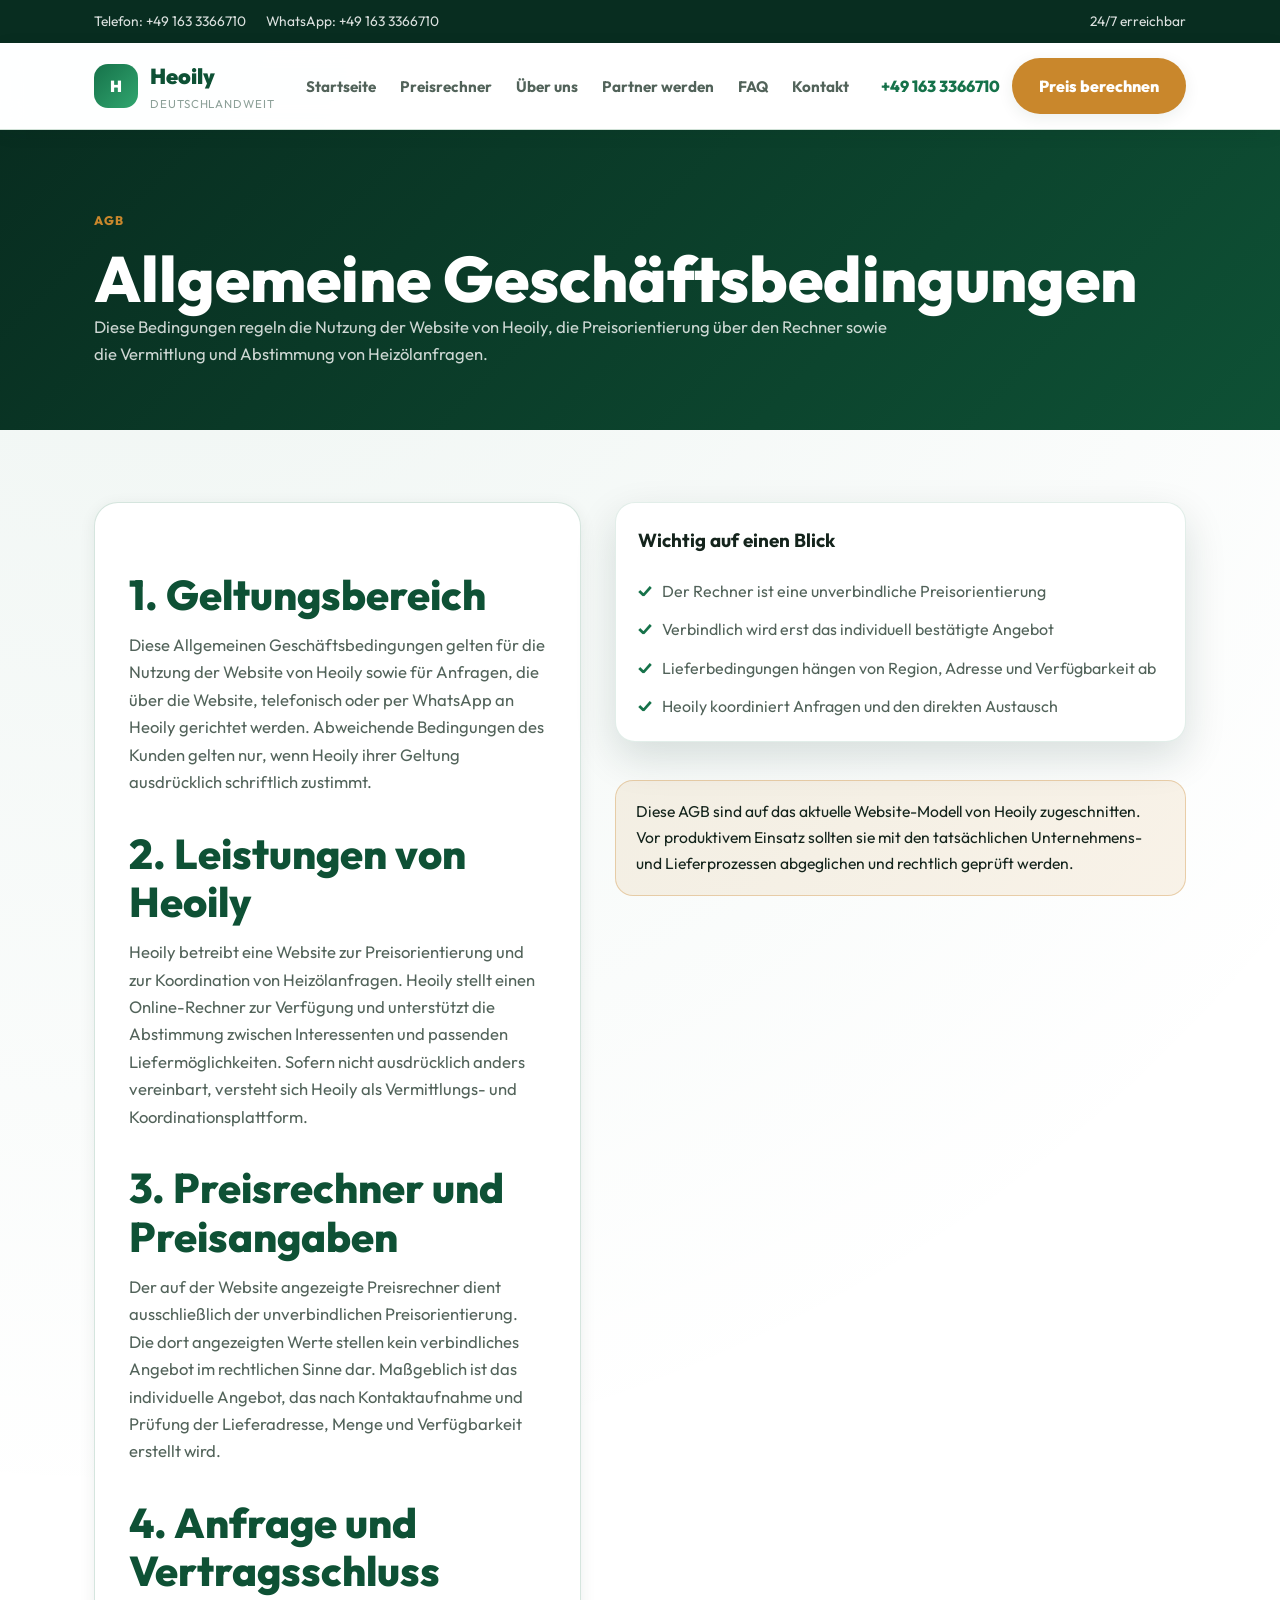
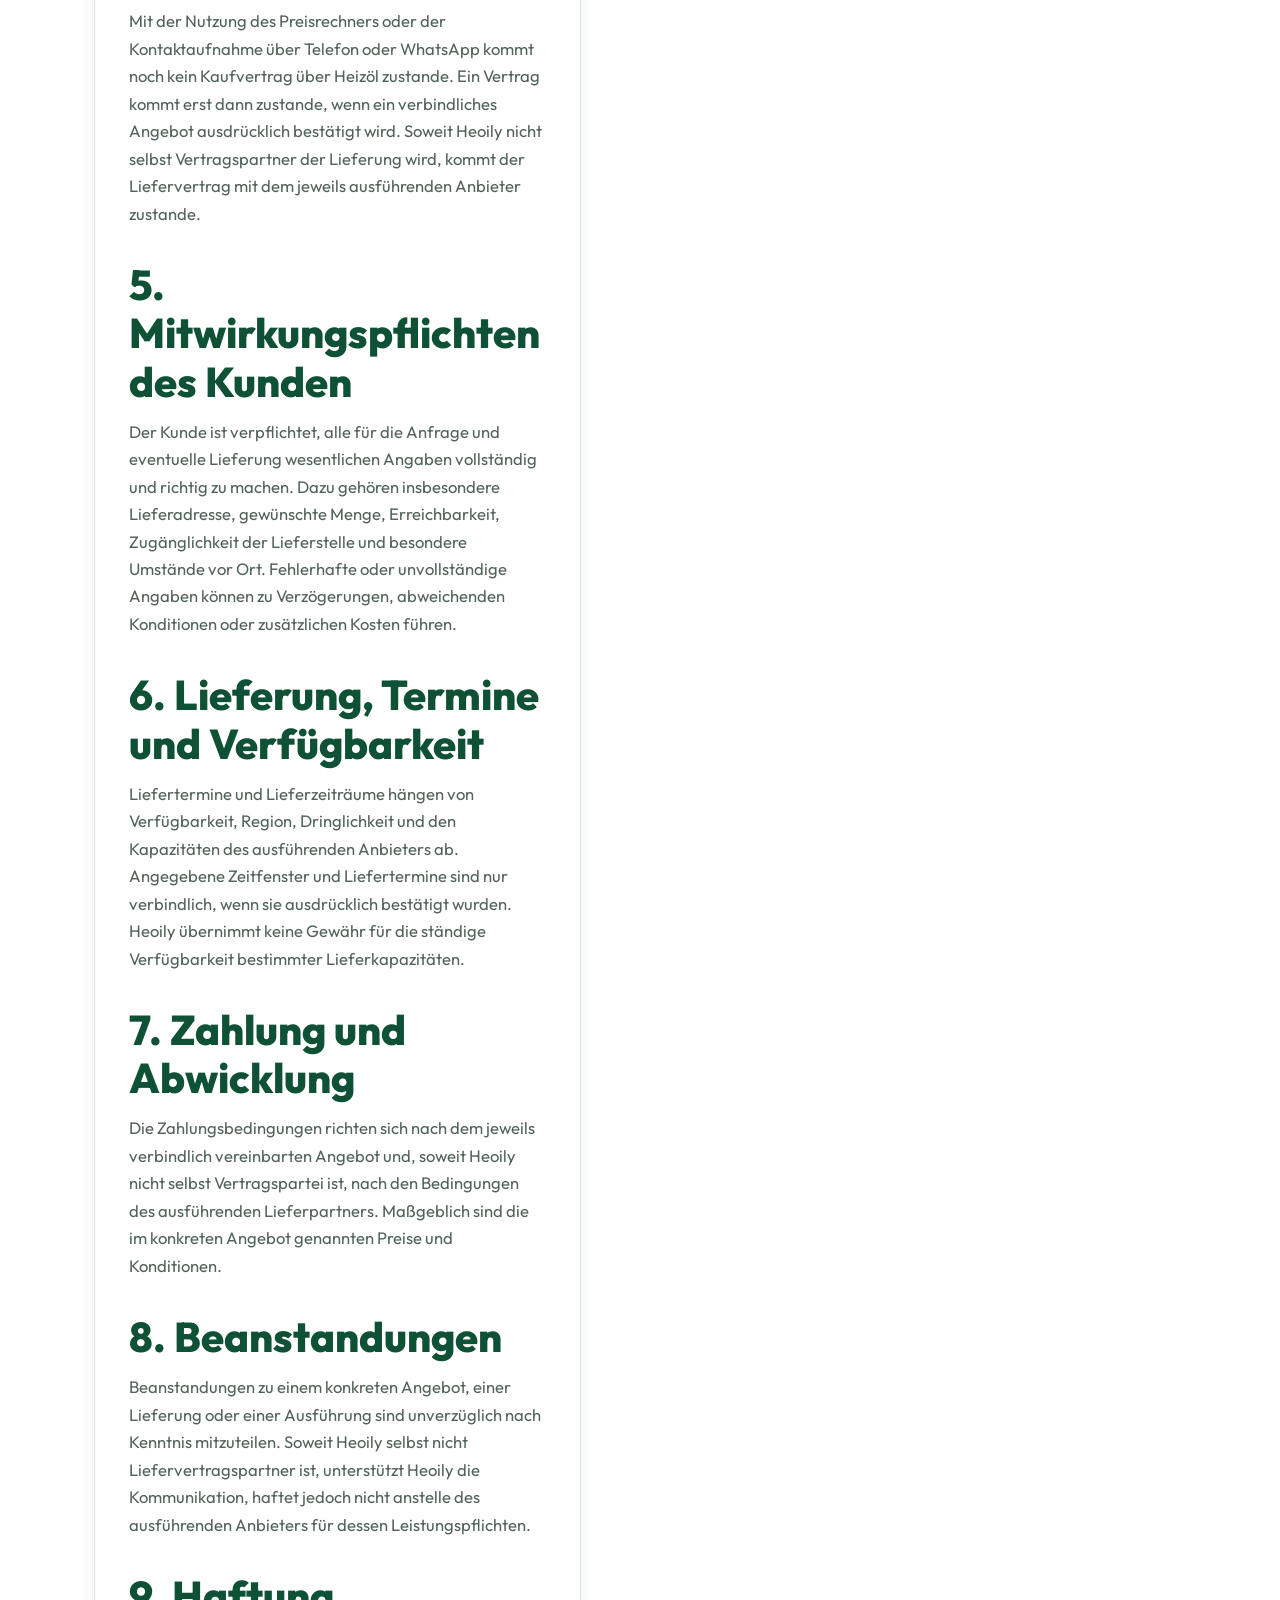
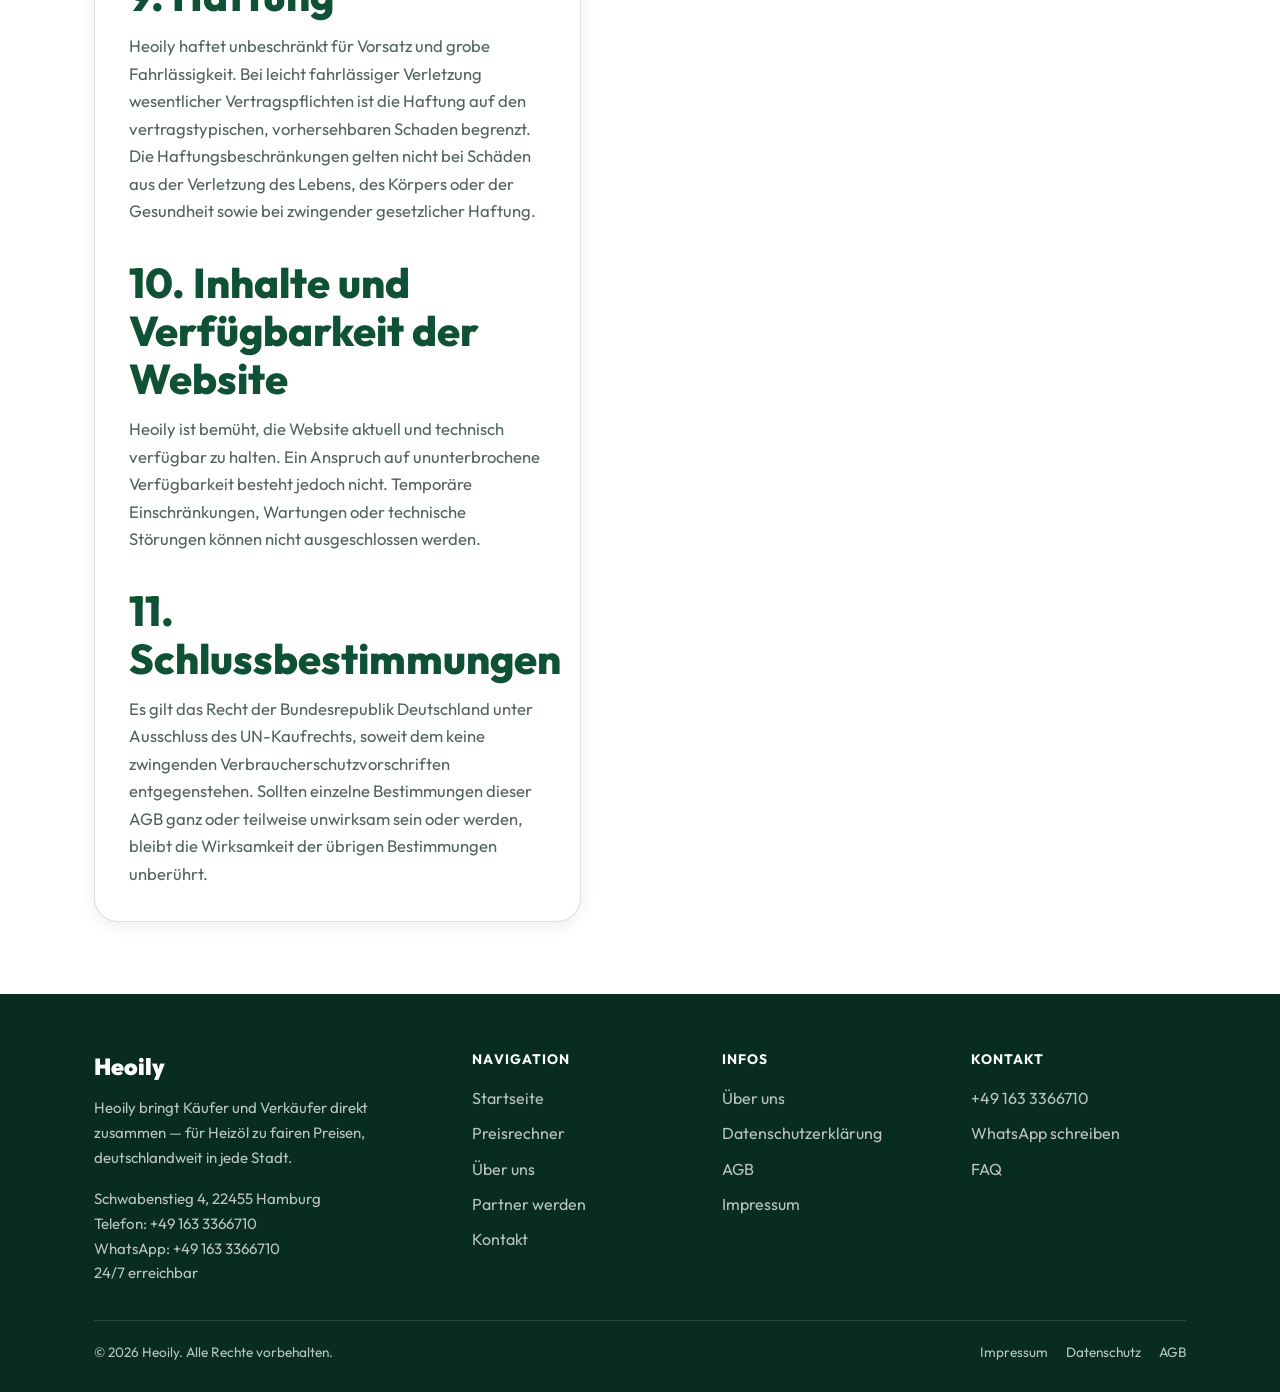
==== agb.html @ 0a3b3b12 "Update Heoily site pages and contact details" ====
<!DOCTYPE html>
<html lang="de">
<head>
  <meta charset="UTF-8">
  <meta name="viewport" content="width=device-width, initial-scale=1.0">
  <title>AGB — Heoily</title>
  <meta name="description" content="Allgemeine Geschäftsbedingungen von Heoily für die Nutzung der Website, des Preisrechners und die Vermittlung von Heizölanfragen.">
  <link rel="preconnect" href="https://fonts.googleapis.com">
  <link rel="preconnect" href="https://fonts.gstatic.com" crossorigin>
  <link href="https://fonts.googleapis.com/css2?family=Outfit:wght@400;500;600;700;800;900&family=Source+Serif+4:ital,wght@0,400;0,600;1,400&display=swap" rel="stylesheet">
  <link rel="stylesheet" href="assets/style.css">
</head>
<body>
  <div class="topbar">
    <div class="container">
      <div class="topbar-inner">
        <div class="topbar-items">
          <a href="tel:+491633366710">Telefon: +49 163 3366710</a>
          <a href="https://wa.me/491633366710" target="_blank" rel="noopener">WhatsApp: +49 163 3366710</a>
        </div>
        <div class="topbar-items">
          <span>24/7 erreichbar</span>
        </div>
      </div>
    </div>
  </div>

  <nav class="navbar">
    <div class="navbar-inner">
      <a href="index.html" class="logo">
        <div class="logo-icon">H</div>
        <div>
          <div class="logo-text-main">Heoily</div>
          <div class="logo-text-sub">Deutschlandweit</div>
        </div>
      </a>
      <ul class="nav-links">
        <li><a href="index.html">Startseite</a></li>
        <li><a href="index.html#rechner">Preisrechner</a></li>
        <li><a href="ueber-uns.html">Über uns</a></li>
        <li><a href="index.html#lieferant-werden">Partner werden</a></li>
        <li><a href="index.html#faq">FAQ</a></li>
        <li><a href="index.html#kontakt">Kontakt</a></li>
      </ul>
      <div class="nav-cta">
        <a class="nav-tel" href="tel:+491633366710">+49 163 3366710</a>
        <a href="index.html#rechner" class="btn btn-primary">Preis berechnen</a>
      </div>
      <button class="hamburger" onclick="toggleMenu()" aria-label="Menü öffnen">☰</button>
    </div>
    <div class="mobile-menu" id="mobile-menu">
      <ul>
        <li><a href="index.html">Startseite</a></li>
        <li><a href="index.html#rechner">Preisrechner</a></li>
        <li><a href="ueber-uns.html">Über uns</a></li>
        <li><a href="index.html#lieferant-werden">Partner werden</a></li>
        <li><a href="index.html#faq">FAQ</a></li>
        <li><a href="index.html#kontakt">Kontakt</a></li>
      </ul>
    </div>
  </nav>

  <section class="page-hero">
    <div class="container">
      <div class="section-label">AGB</div>
      <h1>Allgemeine Geschäftsbedingungen</h1>
      <p>Diese Bedingungen regeln die Nutzung der Website von Heoily, die Preisorientierung über den Rechner sowie die Vermittlung und Abstimmung von Heizölanfragen.</p>
    </div>
  </section>

  <section class="page-content">
    <div class="container">
      <div class="page-grid">
        <div class="page-copy text-page">
          <h2>1. Geltungsbereich</h2>
          <p>Diese Allgemeinen Geschäftsbedingungen gelten für die Nutzung der Website von Heoily sowie für Anfragen, die über die Website, telefonisch oder per WhatsApp an Heoily gerichtet werden. Abweichende Bedingungen des Kunden gelten nur, wenn Heoily ihrer Geltung ausdrücklich schriftlich zustimmt.</p>

          <h2>2. Leistungen von Heoily</h2>
          <p>Heoily betreibt eine Website zur Preisorientierung und zur Koordination von Heizölanfragen. Heoily stellt einen Online-Rechner zur Verfügung und unterstützt die Abstimmung zwischen Interessenten und passenden Liefermöglichkeiten. Sofern nicht ausdrücklich anders vereinbart, versteht sich Heoily als Vermittlungs- und Koordinationsplattform.</p>

          <h2>3. Preisrechner und Preisangaben</h2>
          <p>Der auf der Website angezeigte Preisrechner dient ausschließlich der unverbindlichen Preisorientierung. Die dort angezeigten Werte stellen kein verbindliches Angebot im rechtlichen Sinne dar. Maßgeblich ist das individuelle Angebot, das nach Kontaktaufnahme und Prüfung der Lieferadresse, Menge und Verfügbarkeit erstellt wird.</p>

          <h2>4. Anfrage und Vertragsschluss</h2>
          <p>Mit der Nutzung des Preisrechners oder der Kontaktaufnahme über Telefon oder WhatsApp kommt noch kein Kaufvertrag über Heizöl zustande. Ein Vertrag kommt erst dann zustande, wenn ein verbindliches Angebot ausdrücklich bestätigt wird. Soweit Heoily nicht selbst Vertragspartner der Lieferung wird, kommt der Liefervertrag mit dem jeweils ausführenden Anbieter zustande.</p>

          <h2>5. Mitwirkungspflichten des Kunden</h2>
          <p>Der Kunde ist verpflichtet, alle für die Anfrage und eventuelle Lieferung wesentlichen Angaben vollständig und richtig zu machen. Dazu gehören insbesondere Lieferadresse, gewünschte Menge, Erreichbarkeit, Zugänglichkeit der Lieferstelle und besondere Umstände vor Ort. Fehlerhafte oder unvollständige Angaben können zu Verzögerungen, abweichenden Konditionen oder zusätzlichen Kosten führen.</p>

          <h2>6. Lieferung, Termine und Verfügbarkeit</h2>
          <p>Liefertermine und Lieferzeiträume hängen von Verfügbarkeit, Region, Dringlichkeit und den Kapazitäten des ausführenden Anbieters ab. Angegebene Zeitfenster und Liefertermine sind nur verbindlich, wenn sie ausdrücklich bestätigt wurden. Heoily übernimmt keine Gewähr für die ständige Verfügbarkeit bestimmter Lieferkapazitäten.</p>

          <h2>7. Zahlung und Abwicklung</h2>
          <p>Die Zahlungsbedingungen richten sich nach dem jeweils verbindlich vereinbarten Angebot und, soweit Heoily nicht selbst Vertragspartei ist, nach den Bedingungen des ausführenden Lieferpartners. Maßgeblich sind die im konkreten Angebot genannten Preise und Konditionen.</p>

          <h2>8. Beanstandungen</h2>
          <p>Beanstandungen zu einem konkreten Angebot, einer Lieferung oder einer Ausführung sind unverzüglich nach Kenntnis mitzuteilen. Soweit Heoily selbst nicht Liefervertragspartner ist, unterstützt Heoily die Kommunikation, haftet jedoch nicht anstelle des ausführenden Anbieters für dessen Leistungspflichten.</p>

          <h2>9. Haftung</h2>
          <p>Heoily haftet unbeschränkt für Vorsatz und grobe Fahrlässigkeit. Bei leicht fahrlässiger Verletzung wesentlicher Vertragspflichten ist die Haftung auf den vertragstypischen, vorhersehbaren Schaden begrenzt. Die Haftungsbeschränkungen gelten nicht bei Schäden aus der Verletzung des Lebens, des Körpers oder der Gesundheit sowie bei zwingender gesetzlicher Haftung.</p>

          <h2>10. Inhalte und Verfügbarkeit der Website</h2>
          <p>Heoily ist bemüht, die Website aktuell und technisch verfügbar zu halten. Ein Anspruch auf ununterbrochene Verfügbarkeit besteht jedoch nicht. Temporäre Einschränkungen, Wartungen oder technische Störungen können nicht ausgeschlossen werden.</p>

          <h2>11. Schlussbestimmungen</h2>
          <p>Es gilt das Recht der Bundesrepublik Deutschland unter Ausschluss des UN-Kaufrechts, soweit dem keine zwingenden Verbraucherschutzvorschriften entgegenstehen. Sollten einzelne Bestimmungen dieser AGB ganz oder teilweise unwirksam sein oder werden, bleibt die Wirksamkeit der übrigen Bestimmungen unberührt.</p>
        </div>

        <div class="legal-meta">
          <div class="text-card">
            <h3>Wichtig auf einen Blick</h3>
            <ul class="check-list">
              <li>Der Rechner ist eine unverbindliche Preisorientierung</li>
              <li>Verbindlich wird erst das individuell bestätigte Angebot</li>
              <li>Lieferbedingungen hängen von Region, Adresse und Verfügbarkeit ab</li>
              <li>Heoily koordiniert Anfragen und den direkten Austausch</li>
            </ul>
          </div>

          <div class="info-note">
            <p>Diese AGB sind auf das aktuelle Website-Modell von Heoily zugeschnitten. Vor produktivem Einsatz sollten sie mit den tatsächlichen Unternehmens- und Lieferprozessen abgeglichen und rechtlich geprüft werden.</p>
          </div>
        </div>
      </div>
    </div>
  </section>

  <footer class="footer">
    <div class="container">
      <div class="footer-grid">
        <div>
          <div class="footer-logo-text">Heoily</div>
          <p>Heoily bringt Käufer und Verkäufer direkt zusammen — für Heizöl zu fairen Preisen, deutschlandweit in jede Stadt.</p>
          <p style="margin-top: 16px;">Schwabenstieg 4, 22455 Hamburg<br>Telefon: <a href="tel:+491633366710">+49 163 3366710</a><br>WhatsApp: <a href="https://wa.me/491633366710" target="_blank" rel="noopener">+49 163 3366710</a><br>24/7 erreichbar</p>
        </div>
        <div>
          <h4>Navigation</h4>
          <ul>
            <li><a href="index.html">Startseite</a></li>
            <li><a href="index.html#rechner">Preisrechner</a></li>
            <li><a href="ueber-uns.html">Über uns</a></li>
            <li><a href="index.html#lieferant-werden">Partner werden</a></li>
            <li><a href="index.html#kontakt">Kontakt</a></li>
          </ul>
        </div>
        <div>
          <h4>Infos</h4>
          <ul>
            <li><a href="ueber-uns.html">Über uns</a></li>
            <li><a href="datenschutz.html">Datenschutzerklärung</a></li>
            <li><a href="agb.html">AGB</a></li>
            <li><a href="impressum.html">Impressum</a></li>
          </ul>
        </div>
        <div>
          <h4>Kontakt</h4>
          <ul>
            <li><a href="tel:+491633366710">+49 163 3366710</a></li>
            <li><a href="https://wa.me/491633366710" target="_blank" rel="noopener">WhatsApp schreiben</a></li>
            <li><a href="index.html#faq">FAQ</a></li>
          </ul>
        </div>
      </div>
      <div class="footer-bottom">
        <span>© 2026 Heoily. Alle Rechte vorbehalten.</span>
        <div style="display: flex; gap: 18px; flex-wrap: wrap;">
          <a href="impressum.html">Impressum</a>
          <a href="datenschutz.html">Datenschutz</a>
          <a href="agb.html">AGB</a>
        </div>
      </div>
    </div>
  </footer>

  <script src="assets/script.js"></script>
</body>
</html>
---- assets/style.css ----
:root {
  --brand-primary: #16724a;
  --brand-secondary: #0e5135;
  --brand-accent: #c9872c;
  --brand-light: #eff8f2;
  --brand-soft: #dcefe4;
  --brand-dark: #082d20;
  --text-primary: #14241c;
  --text-secondary: #52635a;
  --text-muted: #8ca098;
  --white: #ffffff;
  --border: #cfe1d6;
  --radius-sm: 8px;
  --radius-md: 14px;
  --radius-lg: 24px;
  --shadow-sm: 0 4px 16px rgba(8, 45, 32, 0.08);
  --shadow-md: 0 16px 42px rgba(8, 45, 32, 0.14);
  --shadow-lg: 0 28px 80px rgba(8, 45, 32, 0.28);
  --hero-image: url("https://images.unsplash.com/photo-1601584115197-04ecc0da31d7?auto=format&fit=crop&w=1800&q=80");
}

* {
  box-sizing: border-box;
  margin: 0;
  padding: 0;
}

html {
  scroll-behavior: smooth;
}

body {
  font-family: "Outfit", sans-serif;
  color: var(--text-primary);
  background: radial-gradient(circle at 10% 0%, rgba(22, 114, 74, 0.08), transparent 32%), #fff;
  line-height: 1.65;
}

a {
  color: inherit;
}

.container {
  max-width: 1140px;
  margin: 0 auto;
  padding: 0 24px;
}

section {
  padding: 80px 0;
}

p {
  font-size: 1.04rem;
  color: var(--text-secondary);
}

h1 {
  font-size: clamp(2.15rem, 5vw, 4rem);
  font-weight: 800;
  line-height: 1.08;
}

h2 {
  font-size: clamp(1.6rem, 3.5vw, 2.6rem);
  font-weight: 800;
  line-height: 1.16;
}

h3 {
  font-size: 1.18rem;
  font-weight: 700;
}

.section-label {
  display: inline-flex;
  align-items: center;
  gap: 8px;
  font-size: 0.78rem;
  letter-spacing: 0.13em;
  text-transform: uppercase;
  font-weight: 800;
  color: var(--brand-accent);
  margin-bottom: 12px;
}

.section-title {
  margin-bottom: 16px;
}

.section-sub {
  max-width: 700px;
  margin-bottom: 42px;
  color: var(--text-secondary);
}

.btn {
  display: inline-flex;
  align-items: center;
  justify-content: center;
  gap: 9px;
  padding: 14px 26px;
  border-radius: 999px;
  text-decoration: none;
  border: 1px solid transparent;
  font-weight: 800;
  cursor: pointer;
  transition: 0.22s ease;
}

.btn-primary {
  background: var(--brand-accent);
  color: #fff;
  box-shadow: var(--shadow-sm);
}

.btn-primary:hover {
  transform: translateY(-1px);
  box-shadow: var(--shadow-md);
}

.btn-outline {
  background: rgba(255, 255, 255, 0.08);
  border-color: rgba(255, 255, 255, 0.38);
  color: #fff;
}

.btn-outline:hover {
  background: rgba(255, 255, 255, 0.15);
}

.btn-outline-dark {
  background: #fff;
  border-color: var(--brand-primary);
  color: var(--brand-primary);
}

.btn-outline-dark:hover {
  background: var(--brand-light);
}

.topbar {
  background: var(--brand-dark);
  color: rgba(255, 255, 255, 0.86);
  font-size: 0.86rem;
}

.topbar-inner {
  display: flex;
  justify-content: space-between;
  gap: 18px;
  align-items: center;
  flex-wrap: wrap;
  padding: 10px 0;
}

.topbar-items {
  display: flex;
  gap: 20px;
  align-items: center;
  flex-wrap: wrap;
}

.topbar a,
.topbar span {
  color: rgba(255, 255, 255, 0.86);
  text-decoration: none;
}

.navbar {
  position: sticky;
  top: 0;
  z-index: 100;
  background: rgba(255, 255, 255, 0.94);
  border-bottom: 1px solid var(--border);
  backdrop-filter: blur(14px);
  box-shadow: var(--shadow-sm);
}

.navbar-inner {
  display: flex;
  align-items: center;
  justify-content: space-between;
  gap: 20px;
  padding: 15px 24px;
  max-width: 1140px;
  margin: 0 auto;
}

.logo {
  display: flex;
  align-items: center;
  gap: 12px;
  text-decoration: none;
  min-width: 0;
}

.logo-icon {
  width: 44px;
  height: 44px;
  border-radius: 14px;
  background: linear-gradient(135deg, var(--brand-primary), #31a66f);
  color: white;
  display: grid;
  place-items: center;
  font-weight: 900;
  flex-shrink: 0;
}

.logo-text-main {
  font-size: 1.35rem;
  font-weight: 900;
  color: var(--brand-secondary);
}

.logo-text-sub {
  font-size: 0.72rem;
  color: var(--text-muted);
  letter-spacing: 0.08em;
  text-transform: uppercase;
  white-space: normal;
  overflow-wrap: anywhere;
  word-break: normal;
}

.nav-links {
  display: flex;
  gap: 24px;
  align-items: center;
  list-style: none;
}

.nav-links a {
  color: var(--text-secondary);
  text-decoration: none;
  font-weight: 700;
  font-size: 0.95rem;
}

.nav-links a:hover,
.nav-links a.active {
  color: var(--brand-primary);
}

.nav-cta {
  display: flex;
  align-items: center;
  gap: 12px;
}

.nav-tel {
  color: var(--brand-primary);
  text-decoration: none;
  font-weight: 800;
  white-space: nowrap;
}

.hamburger {
  display: none;
  background: none;
  border: none;
  font-size: 1.6rem;
  color: var(--brand-primary);
  cursor: pointer;
}

.mobile-menu {
  display: none;
  position: absolute;
  top: 75px;
  left: 0;
  right: 0;
  background: white;
  border-bottom: 1px solid var(--border);
  box-shadow: var(--shadow-md);
}

.mobile-menu.open {
  display: block;
}

.mobile-menu ul {
  list-style: none;
  display: flex;
  flex-direction: column;
  gap: 16px;
  padding: 18px 24px 24px;
}

.mobile-menu a {
  color: var(--text-secondary);
  text-decoration: none;
  font-weight: 700;
}

.hero {
  min-height: calc(100vh - 118px);
  display: flex;
  align-items: center;
  position: relative;
  overflow: hidden;
  color: #fff;
  background:
    linear-gradient(110deg, rgba(8, 45, 32, 0.88) 0%, rgba(14, 81, 53, 0.7) 45%, rgba(8, 45, 32, 0.36) 100%),
    var(--hero-image),
    linear-gradient(135deg, var(--brand-dark), var(--brand-primary));
  background-position: center;
  background-size: cover;
  background-repeat: no-repeat;
}

.hero::after {
  content: "";
  position: absolute;
  inset: 0;
  background: linear-gradient(180deg, rgba(8, 45, 32, 0.05), rgba(8, 45, 32, 0.48));
  pointer-events: none;
}

.hero-inner {
  position: relative;
  z-index: 1;
  display: grid;
  grid-template-columns: minmax(0, 1.08fr) minmax(330px, 0.78fr);
  gap: 46px;
  align-items: end;
}

.hero-badge {
  display: inline-flex;
  align-items: center;
  gap: 8px;
  background: rgba(255, 255, 255, 0.13);
  border: 1px solid rgba(255, 255, 255, 0.22);
  border-radius: 999px;
  padding: 8px 16px;
  margin-bottom: 22px;
  font-size: 0.84rem;
  font-weight: 800;
  color: rgba(255, 255, 255, 0.9);
  max-width: 100%;
  overflow-wrap: anywhere;
}

.hero h1 {
  margin-bottom: 18px;
  max-width: 760px;
}

.hero h1 span {
  color: #f0be71;
}

.hero-sub {
  color: rgba(255, 255, 255, 0.84);
  max-width: 650px;
  margin-bottom: 30px;
  font-size: 1.1rem;
}

.hero-actions {
  display: flex;
  gap: 14px;
  flex-wrap: wrap;
  margin-bottom: 34px;
}

.hero-stats {
  display: grid;
  grid-template-columns: repeat(3, minmax(0, 1fr));
  gap: 14px;
  max-width: 720px;
}

.hero-stat {
  background: rgba(255, 255, 255, 0.1);
  border: 1px solid rgba(255, 255, 255, 0.18);
  border-radius: 18px;
  padding: 18px;
  backdrop-filter: blur(8px);
  min-width: 0;
}

.hero-stat-num {
  display: block;
  font-size: 1.45rem;
  font-weight: 900;
  color: white;
  overflow-wrap: anywhere;
  line-height: 1.15;
}

.hero-stat-label {
  display: block;
  margin-top: 5px;
  color: rgba(255, 255, 255, 0.7);
  font-size: 0.86rem;
}

.hero-card {
  background: rgba(255, 255, 255, 0.96);
  color: var(--text-primary);
  border-radius: var(--radius-lg);
  padding: 30px;
  box-shadow: var(--shadow-lg);
  border: 1px solid rgba(255, 255, 255, 0.45);
}

.hero-card h3 {
  color: var(--brand-secondary);
  margin-bottom: 12px;
}

.info-list {
  list-style: none;
  margin: 20px 0;
  display: flex;
  flex-direction: column;
  gap: 12px;
}

.info-list li {
  display: flex;
  justify-content: space-between;
  gap: 16px;
  border-bottom: 1px solid var(--border);
  padding-bottom: 11px;
  color: var(--text-secondary);
}

.info-list strong {
  color: var(--brand-secondary);
  text-align: right;
}

.price-box {
  background: var(--brand-light);
  border: 1px solid var(--border);
  border-radius: 20px;
  padding: 20px;
}

.price-label {
  font-size: 0.78rem;
  letter-spacing: 0.12em;
  text-transform: uppercase;
  color: var(--text-muted);
  font-weight: 800;
  margin-bottom: 8px;
}

.price-big {
  font-size: 2.7rem;
  font-weight: 900;
  color: var(--brand-secondary);
  line-height: 1;
}

.trust-bar {
  background: #f7fbf8;
  border-top: 1px solid var(--border);
  border-bottom: 1px solid var(--border);
}

.trust-bar-inner {
  display: flex;
  justify-content: center;
  gap: 14px;
  flex-wrap: wrap;
  padding: 16px 0;
}

.trust-chip {
  background: white;
  border: 1px solid var(--border);
  border-radius: 999px;
  padding: 9px 14px;
  color: var(--brand-secondary);
  font-weight: 800;
  font-size: 0.92rem;
}

.features-section {
  background: linear-gradient(180deg, #fff 0%, var(--brand-light) 100%);
}

.features-grid {
  display: grid;
  grid-template-columns: repeat(3, minmax(0, 1fr));
  gap: 24px;
}

.feature-card {
  background: white;
  border: 1px solid rgba(22, 114, 74, 0.18);
  border-radius: 20px;
  padding: 28px;
  box-shadow: var(--shadow-sm);
  transition: 0.22s ease;
}

.feature-card:hover {
  transform: translateY(-3px);
  box-shadow: var(--shadow-md);
}

.feature-icon {
  width: 50px;
  height: 50px;
  background: var(--brand-light);
  color: var(--brand-primary);
  border-radius: 15px;
  display: grid;
  place-items: center;
  font-weight: 900;
  font-size: 1.3rem;
  margin-bottom: 18px;
}

.feature-card h3 {
  color: var(--brand-secondary);
  margin-bottom: 8px;
}

.calc-section {
  background: linear-gradient(135deg, var(--brand-dark), var(--brand-secondary));
  color: #fff;
  position: relative;
  overflow: hidden;
}

.calc-section::before {
  content: "";
  position: absolute;
  inset: 0;
  background:
    radial-gradient(circle at 18% 12%, rgba(201, 135, 44, 0.22), transparent 31%),
    radial-gradient(circle at 82% 20%, rgba(255, 255, 255, 0.1), transparent 25%);
  pointer-events: none;
}

.calc-section .container {
  position: relative;
  z-index: 1;
}

.calc-section .section-sub,
.calc-section p {
  color: rgba(255, 255, 255, 0.78);
}

.calc-wrapper {
  display: grid;
  grid-template-columns: minmax(0, 1fr) minmax(330px, 0.82fr);
  gap: 30px;
  align-items: start;
}

.calc-box {
  background: white;
  color: var(--text-primary);
  border-radius: var(--radius-lg);
  padding: 34px;
  box-shadow: var(--shadow-lg);
}

.calc-box h3 {
  color: var(--brand-secondary);
  margin-bottom: 22px;
}

.form-group {
  margin-bottom: 18px;
}

.form-group label {
  display: block;
  font-weight: 800;
  color: var(--text-secondary);
  margin-bottom: 7px;
  font-size: 0.9rem;
}

.form-group input,
.form-group select,
.form-group textarea {
  width: 100%;
  border: 1.5px solid var(--border);
  border-radius: 12px;
  padding: 14px 15px;
  font: inherit;
  color: var(--text-primary);
  background: white;
}

.form-group input[disabled],
.form-group select[disabled] {
  background: #f7faf8;
  color: #50655a;
  cursor: not-allowed;
}

.form-group textarea {
  min-height: 110px;
  resize: vertical;
}

.form-group input:focus,
.form-group textarea:focus {
  outline: none;
  border-color: var(--brand-primary);
  box-shadow: 0 0 0 4px rgba(22, 114, 74, 0.1);
}

.form-hint {
  color: var(--text-muted);
  font-size: 0.84rem;
  margin-top: 5px;
}

.calc-result {
  margin-top: 22px;
  padding: 22px;
  background: var(--brand-light);
  border: 1px solid var(--border);
  border-radius: 18px;
  display: none;
}

.result-row {
  display: flex;
  justify-content: space-between;
  gap: 12px;
  padding: 9px 0;
  border-bottom: 1px solid var(--border);
}

.result-row:last-child {
  border-bottom: none;
}

.result-label {
  color: var(--text-secondary);
}

.result-val {
  color: var(--brand-secondary);
  font-weight: 900;
  text-align: right;
}

.result-total .result-val {
  color: var(--brand-accent);
  font-size: 1.35rem;
}

.calc-info {
  display: grid;
  gap: 16px;
}

.step-card {
  background: rgba(255, 255, 255, 0.09);
  border: 1px solid rgba(255, 255, 255, 0.16);
  border-radius: 20px;
  padding: 22px;
}

.step-card h3 {
  color: #fff;
  margin-bottom: 7px;
}

.contact-card,
.text-card {
  background: white;
  color: var(--text-primary);
  border-radius: 20px;
  padding: 26px;
  box-shadow: var(--shadow-md);
  border: 1px solid rgba(22, 114, 74, 0.12);
}

.contact-card p,
.text-card p {
  color: var(--text-secondary);
}

.contact-list {
  list-style: none;
  display: flex;
  flex-direction: column;
  gap: 14px;
  margin: 18px 0;
}

.contact-list li {
  display: flex;
  gap: 12px;
  align-items: flex-start;
  color: var(--text-secondary);
}

.contact-list strong {
  display: block;
  color: var(--brand-secondary);
  font-size: 0.84rem;
  letter-spacing: 0.08em;
  text-transform: uppercase;
}

.contact-list a {
  text-decoration: none;
  color: var(--brand-primary);
  font-weight: 800;
}

.reviews-section {
  background: #fff;
}

.reviews-header {
  text-align: center;
  margin-bottom: 46px;
}

.reviews-platforms {
  display: flex;
  justify-content: center;
  gap: 16px;
  flex-wrap: wrap;
  margin-top: 22px;
}

.platform-badge {
  display: flex;
  align-items: center;
  gap: 8px;
  padding: 10px 18px;
  border: 1px solid var(--border);
  border-radius: 999px;
  background: white;
  color: var(--brand-secondary);
  font-weight: 800;
}

.reviews-grid {
  display: grid;
  grid-template-columns: repeat(3, minmax(0, 1fr));
  gap: 20px;
}

.review-card {
  background: white;
  border: 1px solid rgba(22, 114, 74, 0.18);
  border-radius: 20px;
  padding: 26px;
  box-shadow: var(--shadow-sm);
}

.review-top {
  display: flex;
  align-items: center;
  gap: 14px;
  margin-bottom: 14px;
}

.reviewer-avatar {
  width: 46px;
  height: 46px;
  border-radius: 50%;
  display: grid;
  place-items: center;
  color: white;
  font-weight: 900;
}

.reviewer-name {
  color: var(--brand-secondary);
  font-weight: 800;
}

.review-source,
.review-date {
  color: var(--text-muted);
  font-size: 0.8rem;
}

.review-stars {
  color: #f59e0b;
  margin-bottom: 10px;
  letter-spacing: 1px;
}

.review-text {
  font-family: "Source Serif 4", serif;
  font-style: italic;
  color: var(--text-secondary);
  font-size: 0.95rem;
}

.faq-section {
  background: linear-gradient(180deg, var(--brand-light) 0%, #fff 100%);
}

.faq-layout {
  display: grid;
  gap: 14px;
  max-width: 900px;
}

.faq-item {
  background: white;
  border: 1px solid rgba(22, 114, 74, 0.18);
  border-radius: 18px;
  box-shadow: var(--shadow-sm);
  overflow: hidden;
}

.faq-question {
  width: 100%;
  border: none;
  background: white;
  padding: 21px 24px;
  display: flex;
  align-items: center;
  justify-content: space-between;
  gap: 18px;
  text-align: left;
  cursor: pointer;
  font: inherit;
  font-weight: 800;
  color: var(--brand-secondary);
}

.faq-question span:first-child {
  overflow-wrap: anywhere;
}

.faq-question span:last-child {
  font-size: 1.5rem;
  color: var(--brand-primary);
  flex-shrink: 0;
}

.faq-answer {
  display: none;
  padding: 0 24px 24px;
}

.faq-answer p {
  color: var(--text-secondary);
}

.faq-item.active .faq-answer {
  display: block;
}

.faq-item.active .faq-question {
  background: var(--brand-light);
}

.partner-section {
  background:
    radial-gradient(circle at 12% 10%, rgba(22, 114, 74, 0.1), transparent 30%),
    linear-gradient(135deg, #ffffff 0%, var(--brand-light) 100%);
  border-top: 1px solid var(--border);
}

.partner-grid,
.page-grid {
  display: grid;
  grid-template-columns: minmax(0, 0.92fr) minmax(320px, 1.08fr);
  gap: 34px;
  align-items: start;
}

.partner-copy,
.page-copy {
  background: white;
  border: 1px solid rgba(22, 114, 74, 0.18);
  border-radius: var(--radius-lg);
  padding: 34px;
  box-shadow: var(--shadow-sm);
}

.partner-copy ul,
.check-list {
  list-style: none;
  display: grid;
  gap: 12px;
  margin-top: 22px;
}

.partner-copy li,
.check-list li {
  display: flex;
  gap: 10px;
  color: var(--text-secondary);
}

.partner-copy li::before,
.check-list li::before {
  content: "✓";
  color: var(--brand-primary);
  font-weight: 900;
}

.page-hero {
  background: linear-gradient(135deg, var(--brand-dark), var(--brand-secondary));
  color: white;
  padding: 76px 0 62px;
}

.page-hero p {
  color: rgba(255, 255, 255, 0.8);
  max-width: 800px;
}

.page-content {
  padding: 72px 0;
}

.text-page {
  max-width: 880px;
}

.text-page h2 {
  color: var(--brand-secondary);
  margin: 34px 0 12px;
}

.text-page h3 {
  color: var(--brand-secondary);
  margin: 26px 0 10px;
}

.text-page ul {
  padding-left: 22px;
  color: var(--text-secondary);
}

.text-page li {
  margin: 8px 0;
}

.text-page strong {
  color: var(--brand-secondary);
}

.info-note {
  margin: 24px 0;
  padding: 18px 20px;
  border-radius: 18px;
  border: 1px solid rgba(201, 135, 44, 0.34);
  background: rgba(201, 135, 44, 0.1);
}

.info-note p {
  color: var(--text-primary);
  font-size: 0.98rem;
}

.legal-meta {
  display: grid;
  gap: 14px;
}

.legal-meta .text-card {
  padding: 22px;
}

.footer {
  background: var(--brand-dark);
  color: rgba(255, 255, 255, 0.72);
  padding: 54px 0 28px;
}

.footer-grid {
  display: grid;
  grid-template-columns: 1.6fr 1fr 1fr 1fr;
  gap: 34px;
  margin-bottom: 34px;
}

.footer-logo-text {
  color: white;
  font-size: 1.45rem;
  font-weight: 900;
  margin-bottom: 10px;
}

.footer h4 {
  color: white;
  text-transform: uppercase;
  letter-spacing: 0.08em;
  font-size: 0.86rem;
  margin-bottom: 14px;
}

.footer p {
  color: rgba(255, 255, 255, 0.72);
  font-size: 0.94rem;
}

.footer ul {
  list-style: none;
  display: flex;
  flex-direction: column;
  gap: 9px;
}

.footer a {
  color: rgba(255, 255, 255, 0.72);
  text-decoration: none;
}

.footer a:hover {
  color: white;
}

.footer-bottom {
  display: flex;
  justify-content: space-between;
  gap: 16px;
  flex-wrap: wrap;
  border-top: 1px solid rgba(255, 255, 255, 0.12);
  padding-top: 20px;
  font-size: 0.85rem;
}

@media (max-width: 1000px) {
  .hero-inner,
  .calc-wrapper,
  .page-grid {
    grid-template-columns: 1fr;
  }

  .features-grid,
  .reviews-grid,
  .footer-grid {
    grid-template-columns: 1fr 1fr;
  }
}

@media (max-width: 860px) {
  .nav-links,
  .nav-cta .btn {
    display: none;
  }

  .hamburger {
    display: block;
  }

  .nav-cta {
    margin-left: auto;
  }

  .hero {
    min-height: auto;
    padding: 74px 0;
  }

  .hero-stats,
  .features-grid,
  .reviews-grid,
  .footer-grid,
  .partner-grid {
    grid-template-columns: 1fr;
  }
}

@media (max-width: 600px) {
  section {
    padding: 58px 0;
  }

  .container {
    padding: 0 18px;
  }

  .navbar-inner {
    padding: 13px 18px;
  }

  .topbar-inner {
    gap: 8px;
  }

  .topbar-items {
    gap: 10px;
  }

  .hero-actions {
    flex-direction: column;
    align-items: stretch;
  }

  .hero-card,
  .calc-box,
  .text-card,
  .partner-copy,
  .page-copy,
  .contact-card {
    padding: 24px;
  }

  .info-list li,
  .result-row {
    flex-direction: column;
    gap: 3px;
  }

  .info-list strong,
  .result-val {
    text-align: left;
  }
}
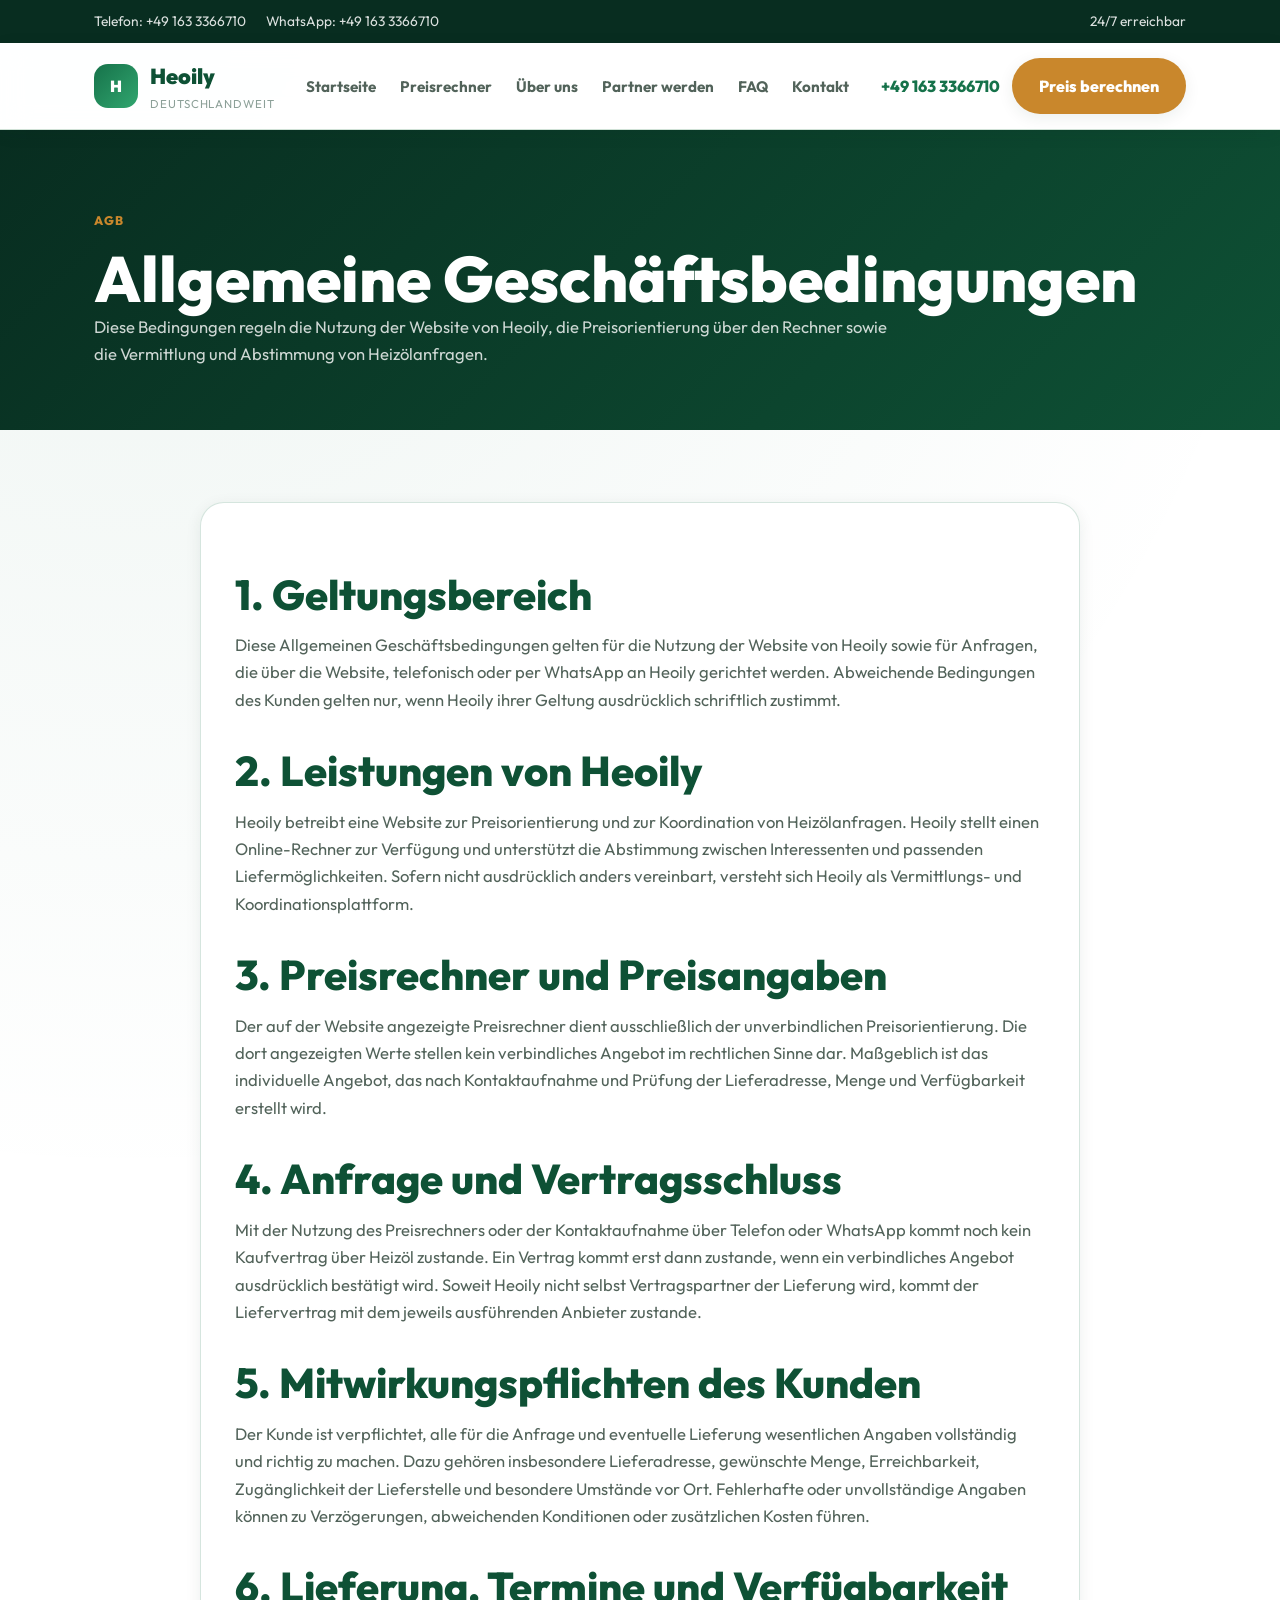
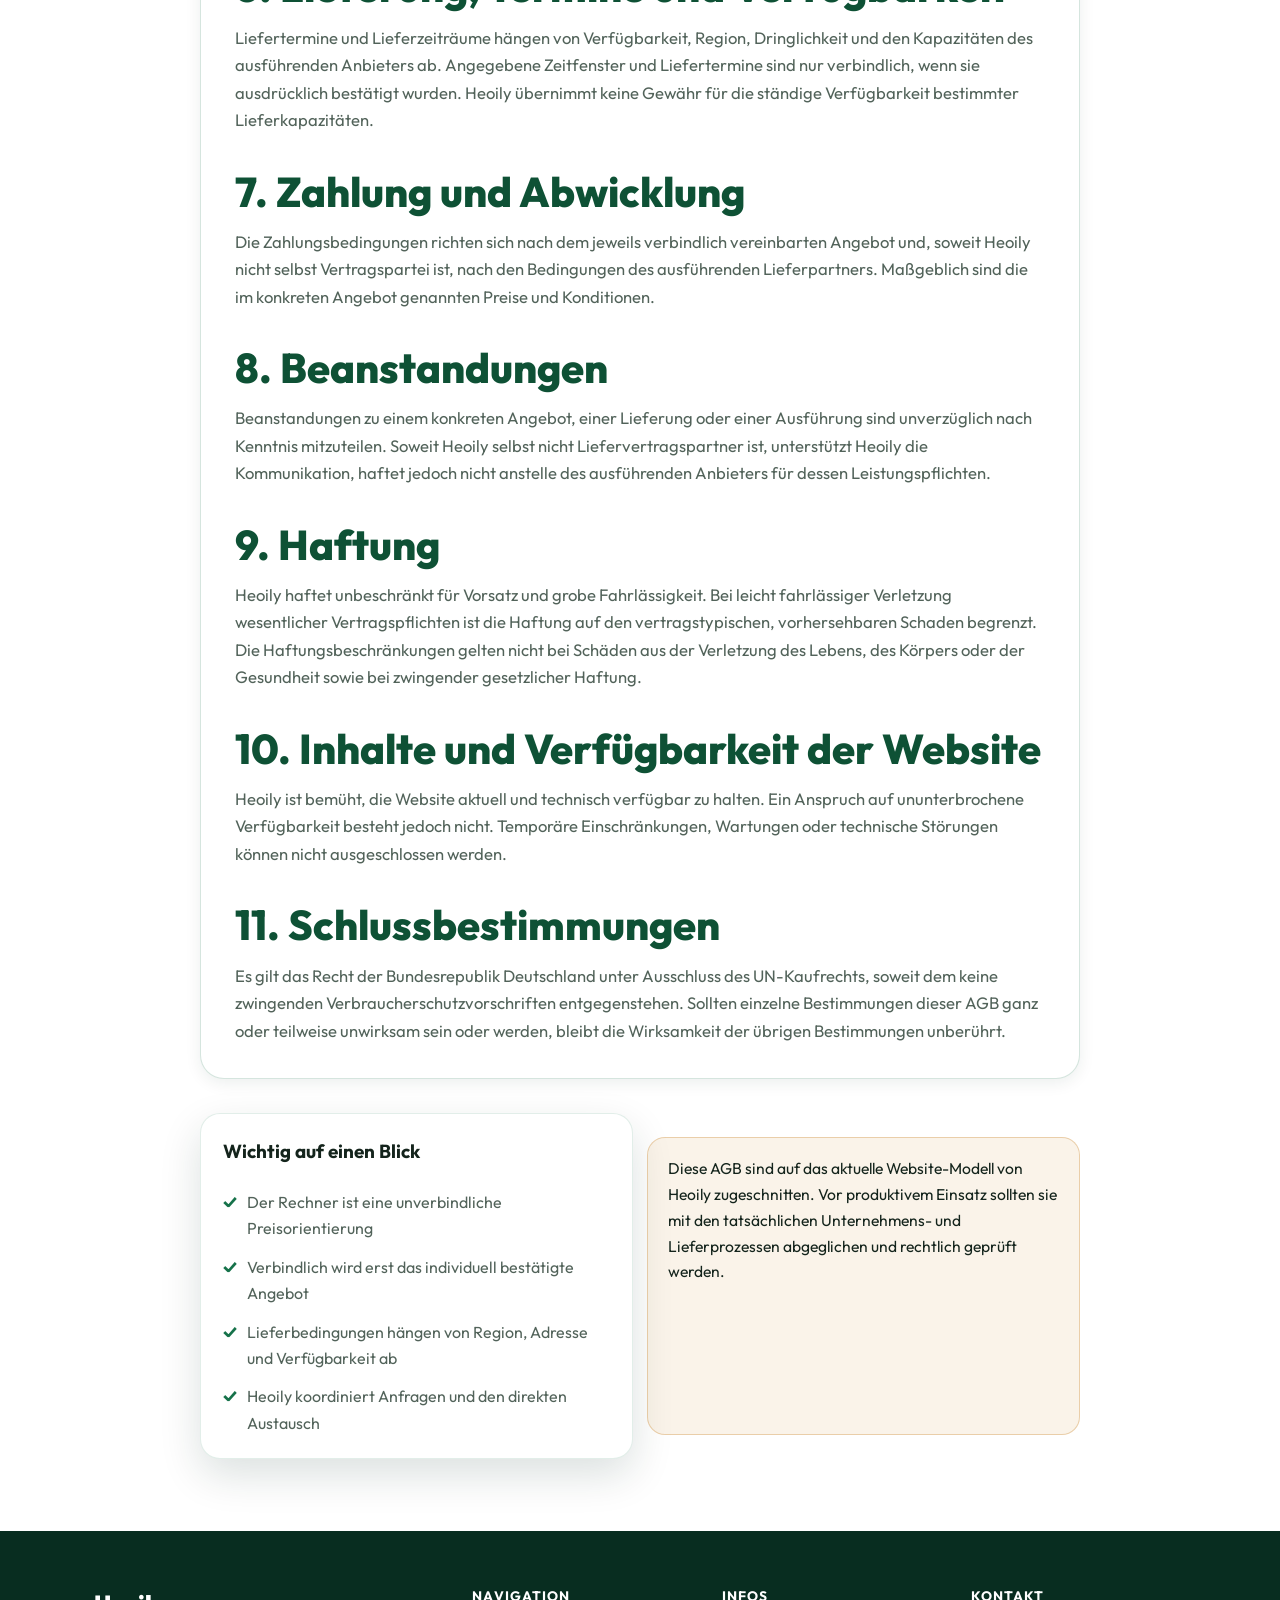
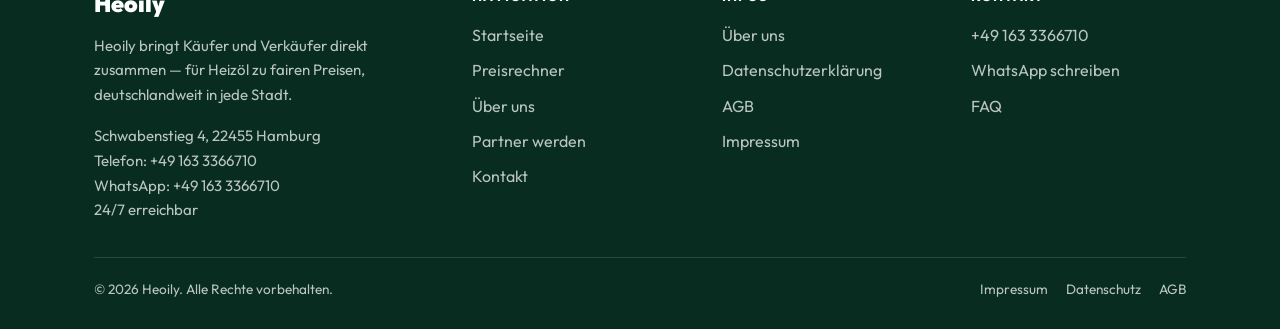
==== commit 3cb8f982: "Refine legal page desktop layout" ====
--- a/agb.html
+++ b/agb.html
@@ -70,7 +70,7 @@
 
   <section class="page-content">
     <div class="container">
-      <div class="page-grid">
+      <div class="page-grid legal-page-grid">
         <div class="page-copy text-page">
           <h2>1. Geltungsbereich</h2>
           <p>Diese Allgemeinen Geschäftsbedingungen gelten für die Nutzung der Website von Heoily sowie für Anfragen, die über die Website, telefonisch oder per WhatsApp an Heoily gerichtet werden. Abweichende Bedingungen des Kunden gelten nur, wenn Heoily ihrer Geltung ausdrücklich schriftlich zustimmt.</p>
--- a/assets/style.css
+++ b/assets/style.css
@@ -970,6 +970,19 @@
   padding: 22px;
 }
 
+.legal-page-grid {
+  grid-template-columns: minmax(0, 880px);
+  justify-content: center;
+}
+
+.legal-page-grid .page-copy {
+  max-width: none;
+}
+
+.legal-page-grid .legal-meta {
+  grid-template-columns: repeat(2, minmax(0, 1fr));
+}
+
 .footer {
   background: var(--brand-dark);
   color: rgba(255, 255, 255, 0.72);
@@ -1067,6 +1080,10 @@
   .reviews-grid,
   .footer-grid,
   .partner-grid {
+    grid-template-columns: 1fr;
+  }
+
+  .legal-page-grid .legal-meta {
     grid-template-columns: 1fr;
   }
 }
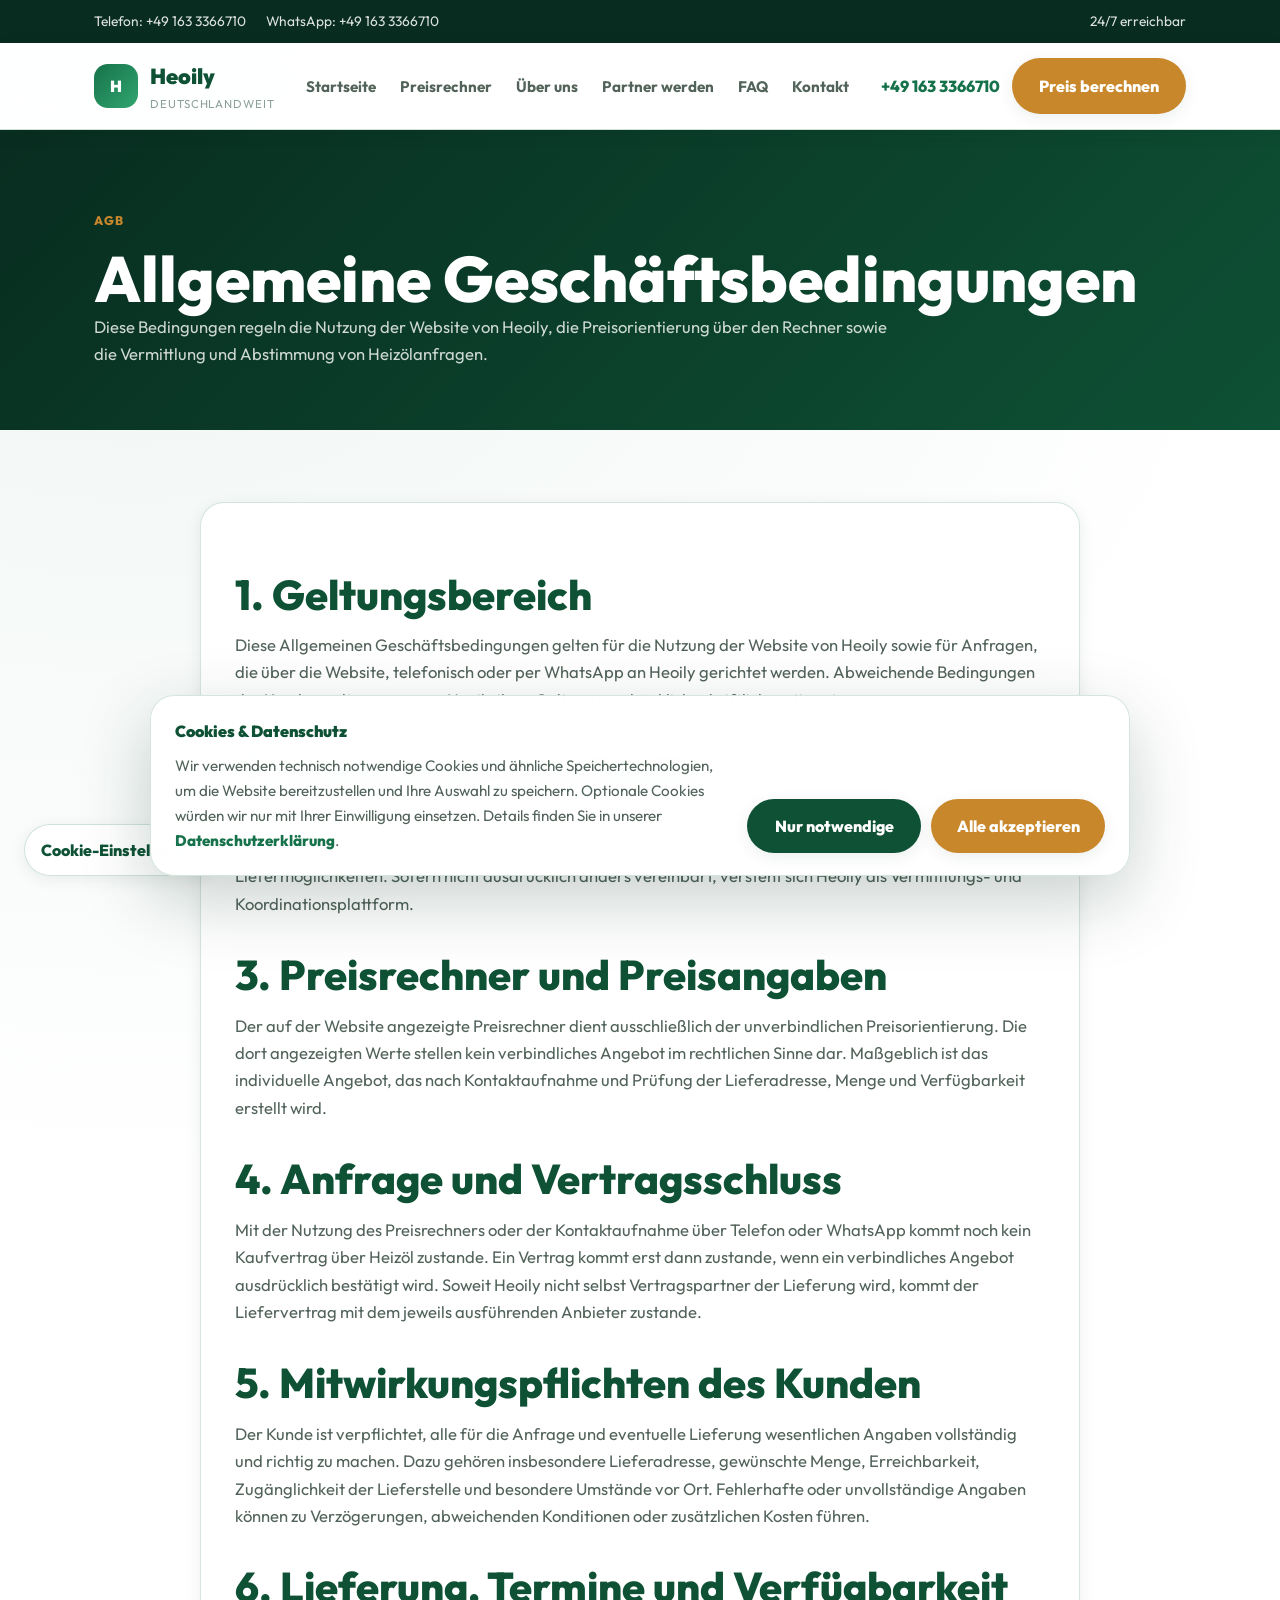
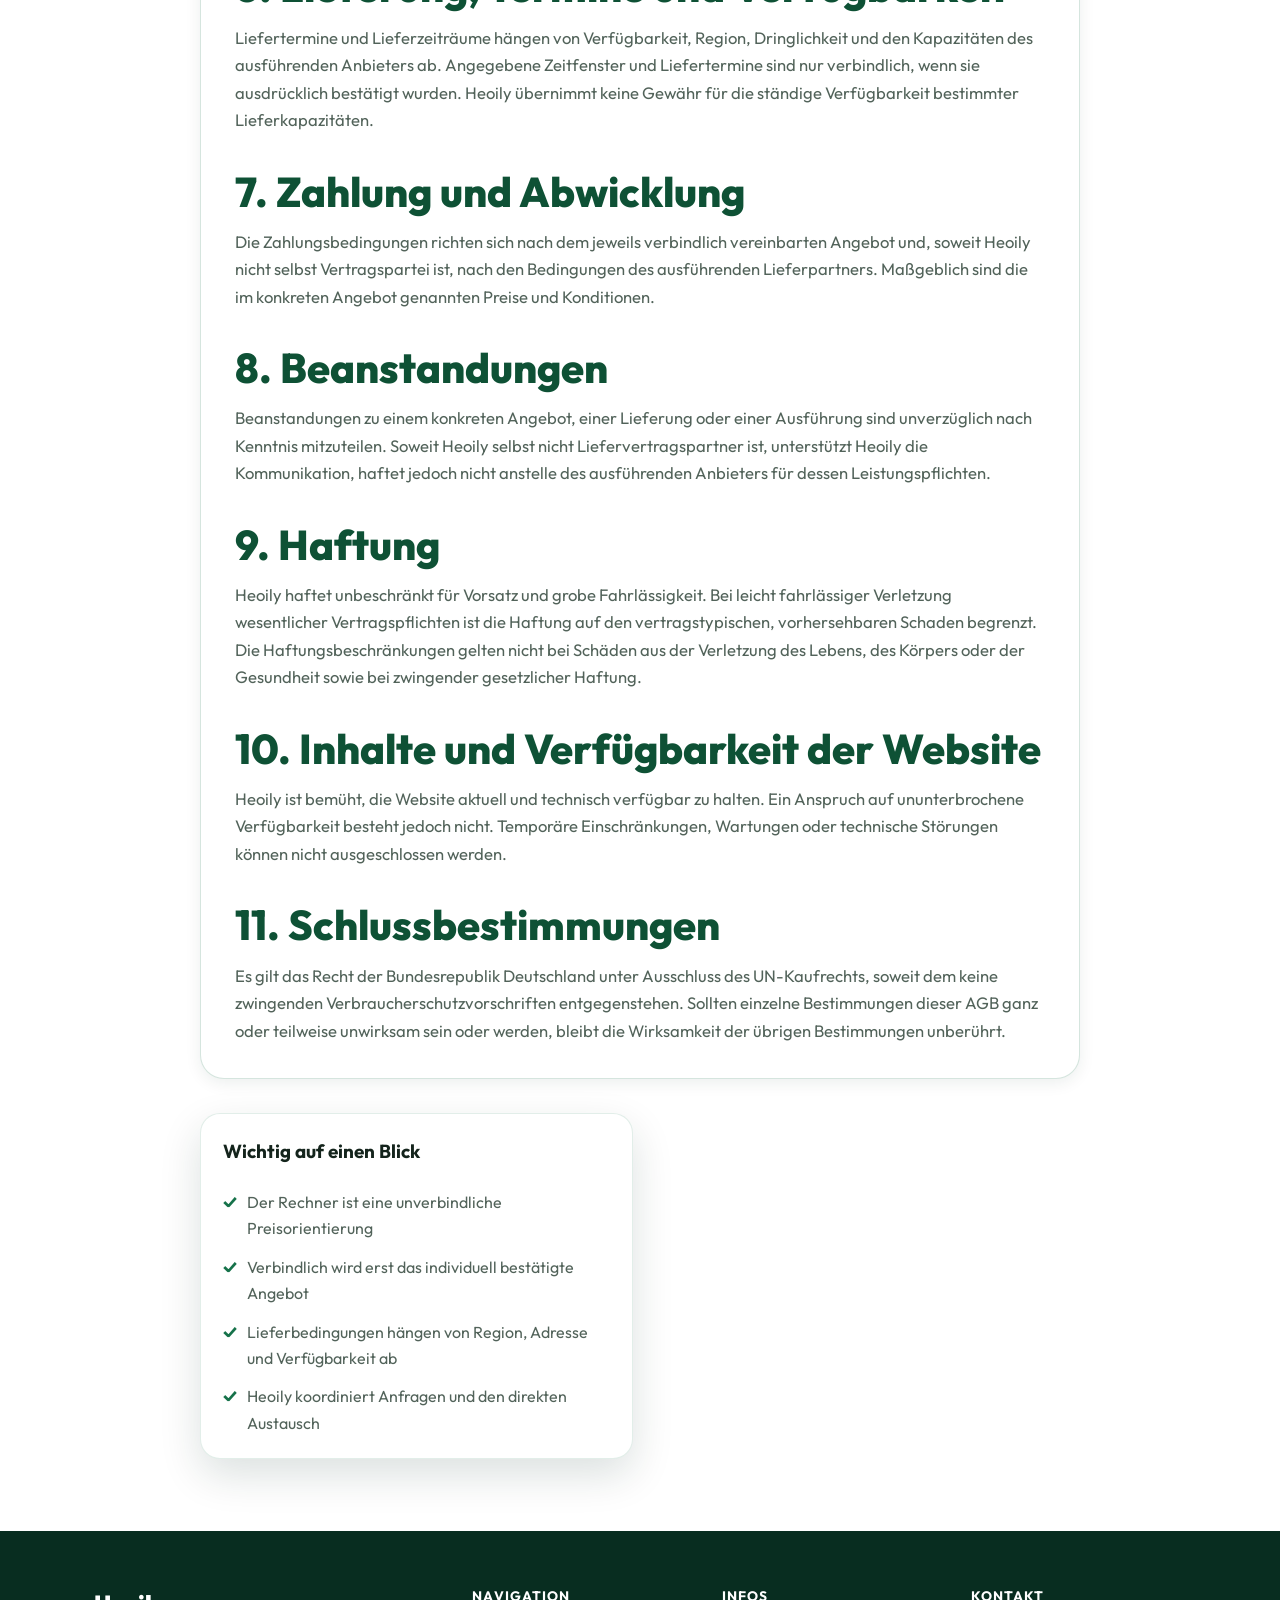
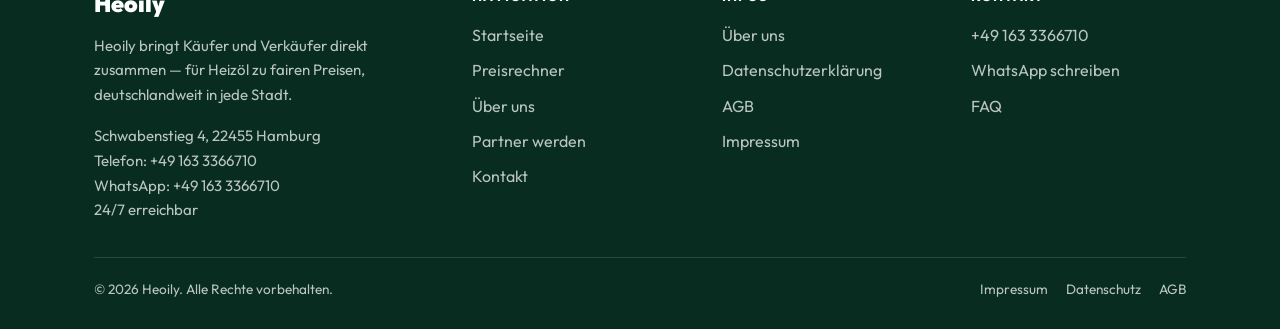
==== commit aab5930f: "Remove legal placeholder notes" ====
--- a/agb.html
+++ b/agb.html
@@ -116,10 +116,6 @@
               <li>Heoily koordiniert Anfragen und den direkten Austausch</li>
             </ul>
           </div>
-
-          <div class="info-note">
-            <p>Diese AGB sind auf das aktuelle Website-Modell von Heoily zugeschnitten. Vor produktivem Einsatz sollten sie mit den tatsächlichen Unternehmens- und Lieferprozessen abgeglichen und rechtlich geprüft werden.</p>
-          </div>
         </div>
       </div>
     </div>
--- a/assets/style.css
+++ b/assets/style.css
@@ -983,6 +983,120 @@
   grid-template-columns: repeat(2, minmax(0, 1fr));
 }
 
+.cookie-consent {
+  position: fixed;
+  left: 24px;
+  right: 24px;
+  bottom: 24px;
+  z-index: 250;
+  display: none;
+  justify-content: center;
+}
+
+.cookie-consent.is-visible {
+  display: flex;
+}
+
+.cookie-consent__panel {
+  width: min(100%, 980px);
+  background: rgba(255, 255, 255, 0.98);
+  border: 1px solid rgba(22, 114, 74, 0.18);
+  border-radius: 24px;
+  box-shadow: 0 24px 70px rgba(8, 45, 32, 0.22);
+  backdrop-filter: blur(14px);
+  padding: 22px 24px;
+}
+
+.cookie-consent__inner {
+  display: flex;
+  align-items: flex-end;
+  justify-content: space-between;
+  gap: 22px;
+}
+
+.cookie-consent__copy {
+  max-width: 640px;
+}
+
+.cookie-consent__title {
+  display: block;
+  color: var(--brand-secondary);
+  font-size: 1rem;
+  font-weight: 900;
+  margin-bottom: 8px;
+}
+
+.cookie-consent__copy p {
+  margin: 0;
+  font-size: 0.95rem;
+  color: var(--text-secondary);
+}
+
+.cookie-consent__copy a {
+  color: var(--brand-primary);
+  font-weight: 800;
+  text-decoration: none;
+}
+
+.cookie-consent__actions {
+  display: flex;
+  gap: 10px;
+  align-items: center;
+  flex-wrap: wrap;
+  flex-shrink: 0;
+}
+
+.cookie-consent__btn {
+  min-width: 174px;
+  min-height: 50px;
+  border-radius: 999px;
+  border: 1px solid transparent;
+  padding: 13px 22px;
+  font: inherit;
+  font-weight: 800;
+  cursor: pointer;
+  transition: 0.22s ease;
+}
+
+.cookie-consent__btn:hover {
+  transform: translateY(-1px);
+}
+
+.cookie-consent__btn--necessary {
+  background: var(--brand-secondary);
+  color: #fff;
+  box-shadow: var(--shadow-sm);
+}
+
+.cookie-consent__btn--accept {
+  background: var(--brand-accent);
+  color: #fff;
+  box-shadow: var(--shadow-sm);
+}
+
+.cookie-consent-toggle {
+  position: fixed;
+  left: 24px;
+  bottom: 24px;
+  z-index: 240;
+  display: inline-flex;
+  align-items: center;
+  gap: 8px;
+  border: 1px solid rgba(22, 114, 74, 0.2);
+  border-radius: 999px;
+  background: rgba(255, 255, 255, 0.96);
+  color: var(--brand-secondary);
+  box-shadow: var(--shadow-sm);
+  padding: 12px 16px;
+  font: inherit;
+  font-weight: 800;
+  cursor: pointer;
+}
+
+.cookie-consent-toggle:hover {
+  background: var(--brand-light);
+}
+
 .footer {
   background: var(--brand-dark);
   color: rgba(255, 255, 255, 0.72);
@@ -1085,6 +1199,23 @@
 
   .legal-page-grid .legal-meta {
     grid-template-columns: 1fr;
+  }
+
+  .cookie-consent__inner {
+    flex-direction: column;
+    align-items: stretch;
+  }
+
+  .cookie-consent__copy {
+    max-width: none;
+  }
+
+  .cookie-consent__actions {
+    width: 100%;
+  }
+
+  .cookie-consent__btn {
+    flex: 1 1 220px;
   }
 }
 
@@ -1133,4 +1264,20 @@
   .result-val {
     text-align: left;
   }
-}
+
+  .cookie-consent,
+  .cookie-consent-toggle {
+    left: 14px;
+    right: 14px;
+    bottom: 14px;
+  }
+
+  .cookie-consent__panel {
+    padding: 18px;
+    border-radius: 20px;
+  }
+
+  .cookie-consent-toggle {
+    justify-content: center;
+  }
+}
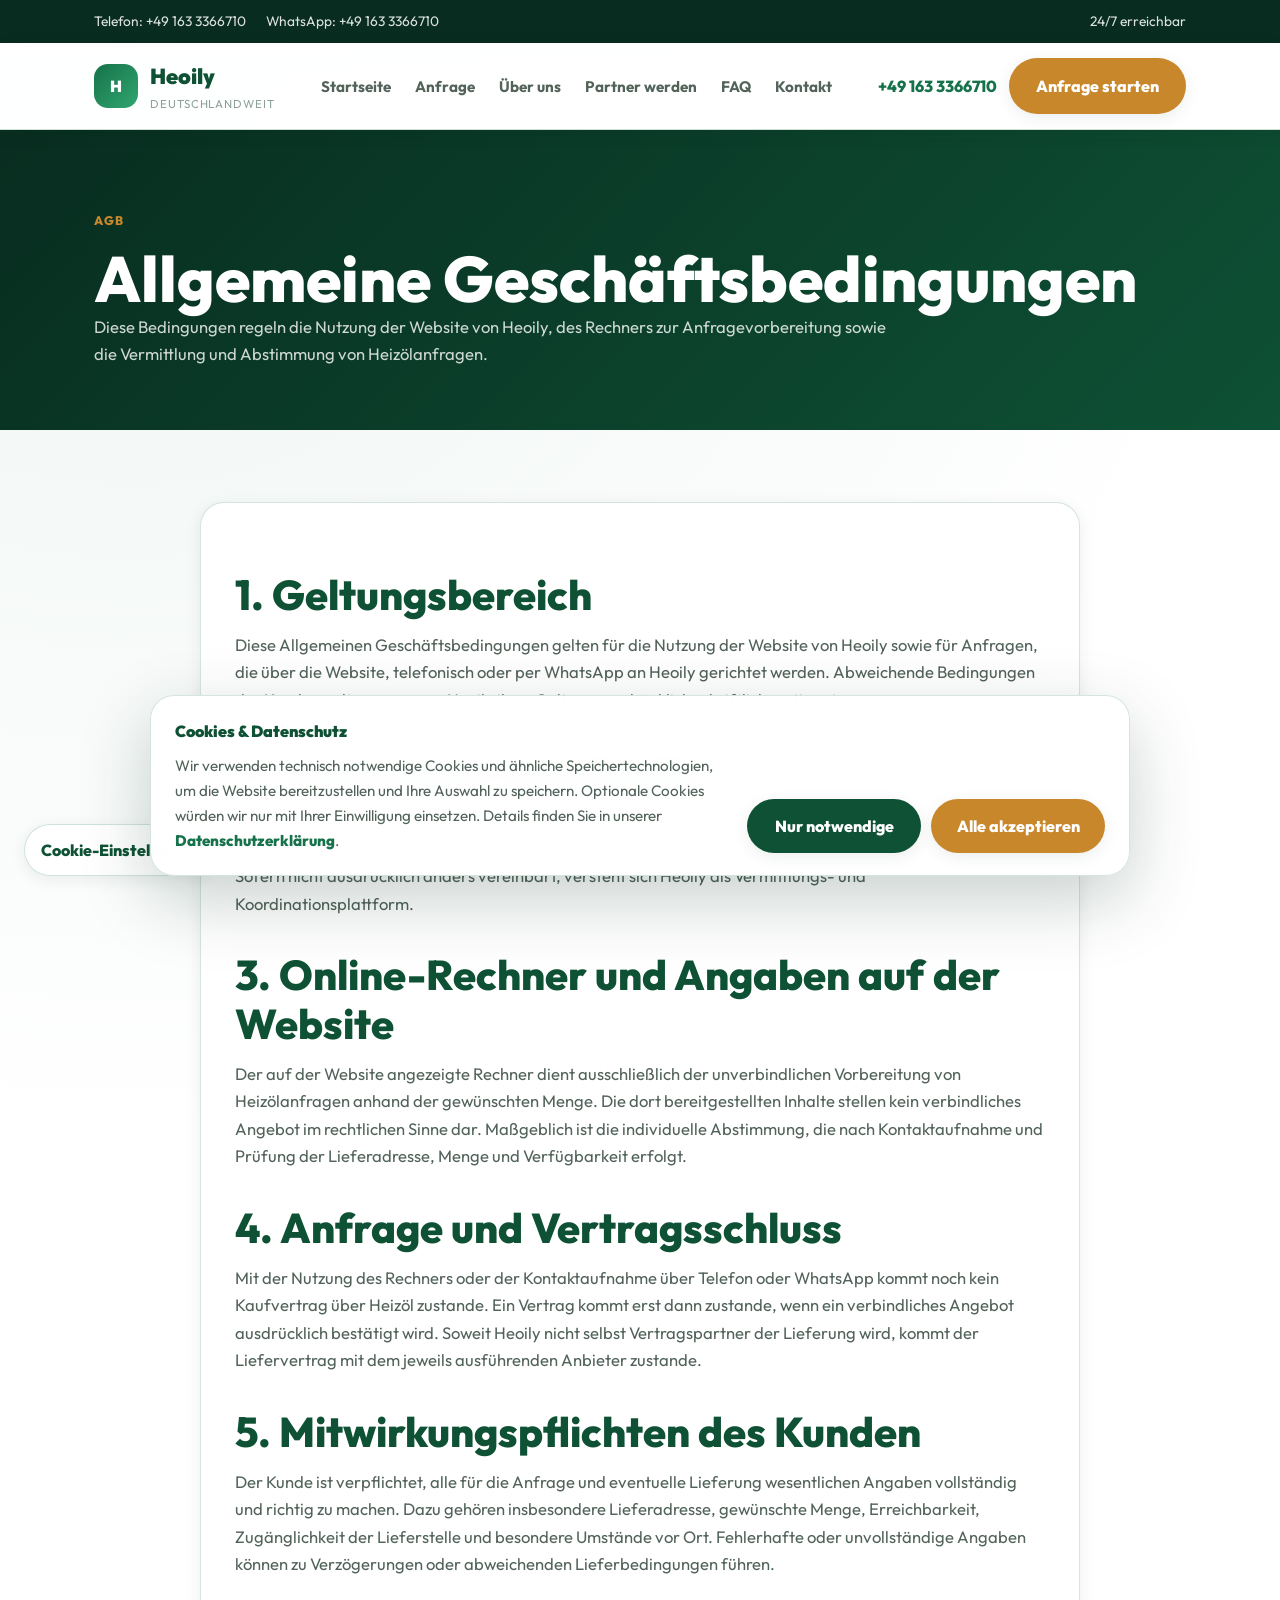
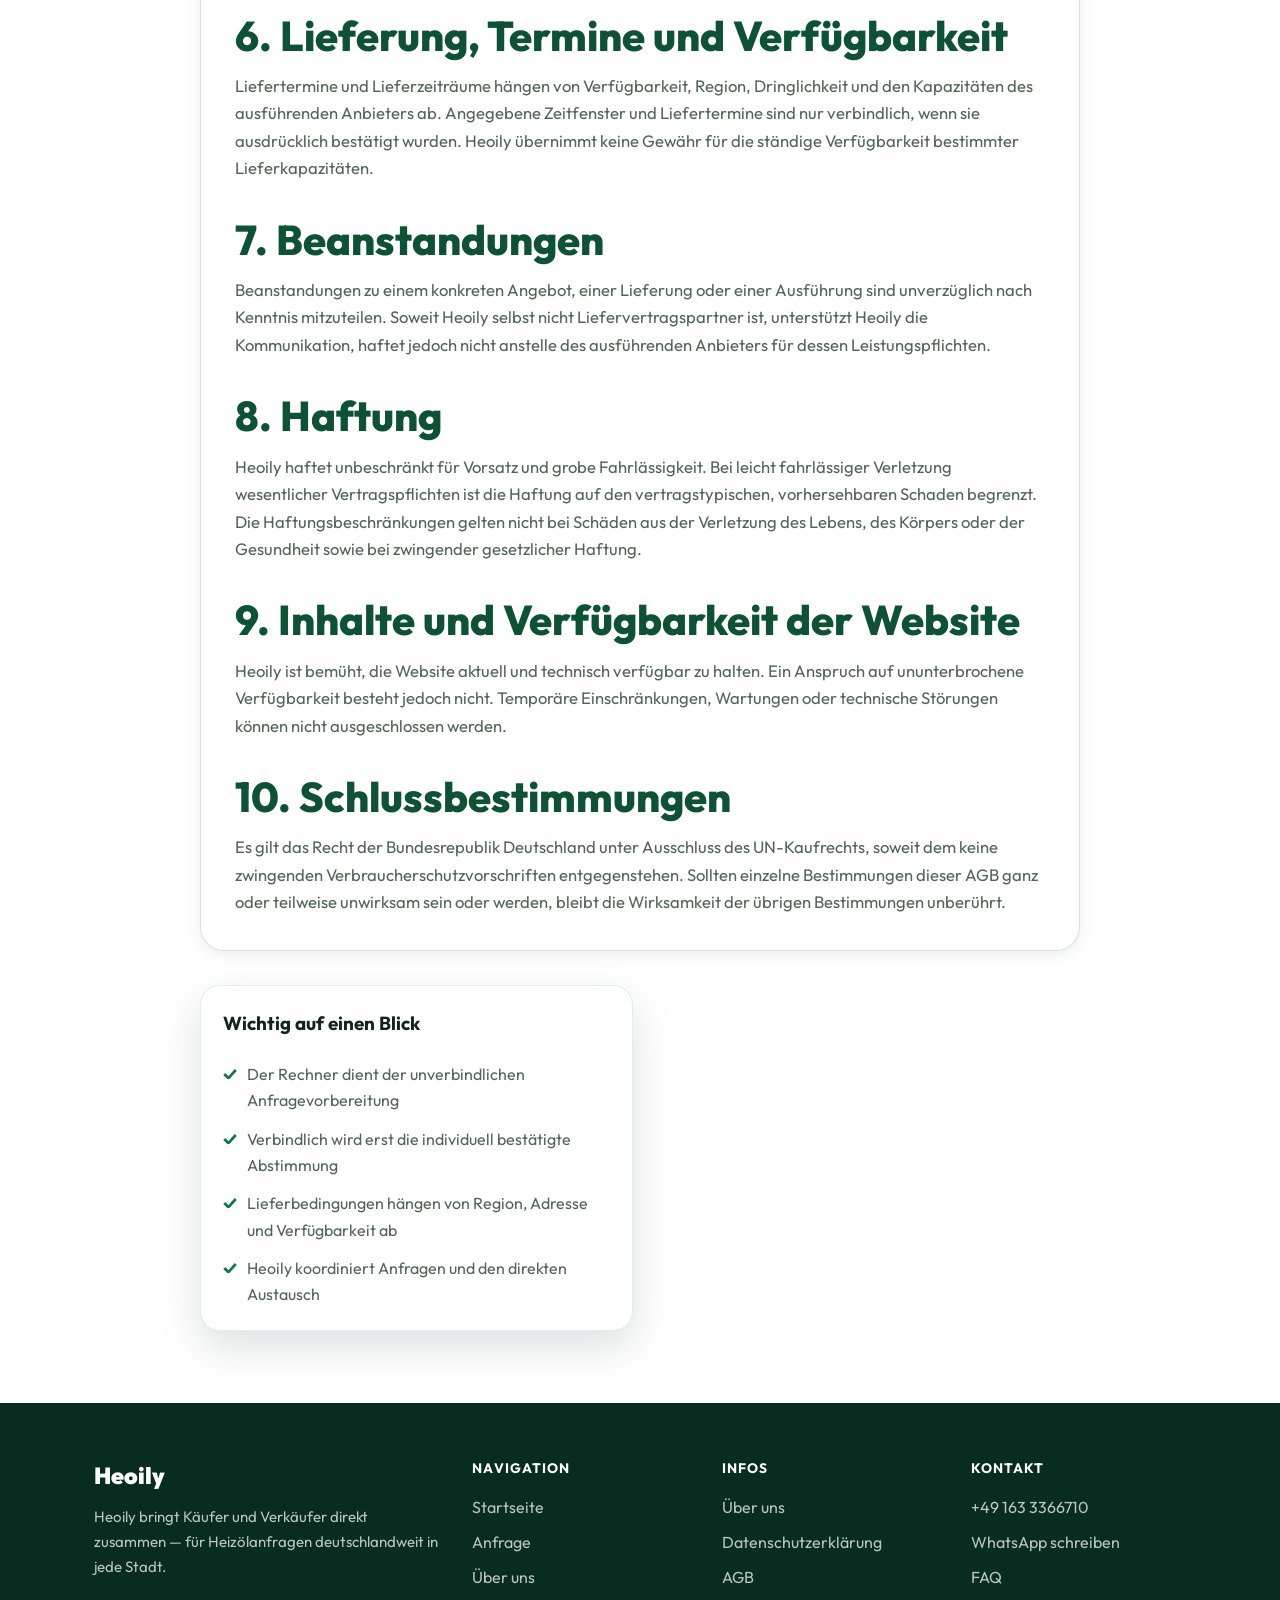
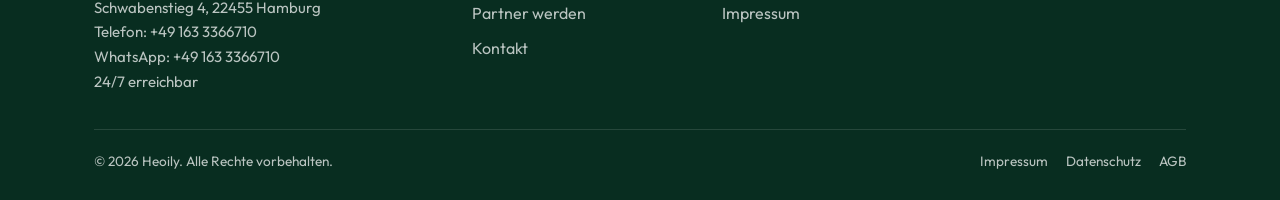
==== commit 4f860b58: "Remove payment and pricing details from site" ====
--- a/agb.html
+++ b/agb.html
@@ -4,7 +4,7 @@
   <meta charset="UTF-8">
   <meta name="viewport" content="width=device-width, initial-scale=1.0">
   <title>AGB — Heoily</title>
-  <meta name="description" content="Allgemeine Geschäftsbedingungen von Heoily für die Nutzung der Website, des Preisrechners und die Vermittlung von Heizölanfragen.">
+  <meta name="description" content="Allgemeine Geschäftsbedingungen von Heoily für die Nutzung der Website, des Rechners und die Vermittlung von Heizölanfragen.">
   <link rel="preconnect" href="https://fonts.googleapis.com">
   <link rel="preconnect" href="https://fonts.gstatic.com" crossorigin>
   <link href="https://fonts.googleapis.com/css2?family=Outfit:wght@400;500;600;700;800;900&family=Source+Serif+4:ital,wght@0,400;0,600;1,400&display=swap" rel="stylesheet">
@@ -36,7 +36,7 @@
       </a>
       <ul class="nav-links">
         <li><a href="index.html">Startseite</a></li>
-        <li><a href="index.html#rechner">Preisrechner</a></li>
+        <li><a href="index.html#rechner">Anfrage</a></li>
         <li><a href="ueber-uns.html">Über uns</a></li>
         <li><a href="index.html#lieferant-werden">Partner werden</a></li>
         <li><a href="index.html#faq">FAQ</a></li>
@@ -44,14 +44,14 @@
       </ul>
       <div class="nav-cta">
         <a class="nav-tel" href="tel:+491633366710">+49 163 3366710</a>
-        <a href="index.html#rechner" class="btn btn-primary">Preis berechnen</a>
+        <a href="index.html#rechner" class="btn btn-primary">Anfrage starten</a>
       </div>
       <button class="hamburger" onclick="toggleMenu()" aria-label="Menü öffnen">☰</button>
     </div>
     <div class="mobile-menu" id="mobile-menu">
       <ul>
         <li><a href="index.html">Startseite</a></li>
-        <li><a href="index.html#rechner">Preisrechner</a></li>
+        <li><a href="index.html#rechner">Anfrage</a></li>
         <li><a href="ueber-uns.html">Über uns</a></li>
         <li><a href="index.html#lieferant-werden">Partner werden</a></li>
         <li><a href="index.html#faq">FAQ</a></li>
@@ -64,7 +64,7 @@
     <div class="container">
       <div class="section-label">AGB</div>
       <h1>Allgemeine Geschäftsbedingungen</h1>
-      <p>Diese Bedingungen regeln die Nutzung der Website von Heoily, die Preisorientierung über den Rechner sowie die Vermittlung und Abstimmung von Heizölanfragen.</p>
+      <p>Diese Bedingungen regeln die Nutzung der Website von Heoily, des Rechners zur Anfragevorbereitung sowie die Vermittlung und Abstimmung von Heizölanfragen.</p>
     </div>
   </section>
 
@@ -76,33 +76,30 @@
           <p>Diese Allgemeinen Geschäftsbedingungen gelten für die Nutzung der Website von Heoily sowie für Anfragen, die über die Website, telefonisch oder per WhatsApp an Heoily gerichtet werden. Abweichende Bedingungen des Kunden gelten nur, wenn Heoily ihrer Geltung ausdrücklich schriftlich zustimmt.</p>
 
           <h2>2. Leistungen von Heoily</h2>
-          <p>Heoily betreibt eine Website zur Preisorientierung und zur Koordination von Heizölanfragen. Heoily stellt einen Online-Rechner zur Verfügung und unterstützt die Abstimmung zwischen Interessenten und passenden Liefermöglichkeiten. Sofern nicht ausdrücklich anders vereinbart, versteht sich Heoily als Vermittlungs- und Koordinationsplattform.</p>
+          <p>Heoily betreibt eine Website zur Koordination von Heizölanfragen. Heoily stellt einen Online-Rechner zur Verfügung und unterstützt die Abstimmung zwischen Interessenten und passenden Liefermöglichkeiten. Sofern nicht ausdrücklich anders vereinbart, versteht sich Heoily als Vermittlungs- und Koordinationsplattform.</p>
 
-          <h2>3. Preisrechner und Preisangaben</h2>
-          <p>Der auf der Website angezeigte Preisrechner dient ausschließlich der unverbindlichen Preisorientierung. Die dort angezeigten Werte stellen kein verbindliches Angebot im rechtlichen Sinne dar. Maßgeblich ist das individuelle Angebot, das nach Kontaktaufnahme und Prüfung der Lieferadresse, Menge und Verfügbarkeit erstellt wird.</p>
+          <h2>3. Online-Rechner und Angaben auf der Website</h2>
+          <p>Der auf der Website angezeigte Rechner dient ausschließlich der unverbindlichen Vorbereitung von Heizölanfragen anhand der gewünschten Menge. Die dort bereitgestellten Inhalte stellen kein verbindliches Angebot im rechtlichen Sinne dar. Maßgeblich ist die individuelle Abstimmung, die nach Kontaktaufnahme und Prüfung der Lieferadresse, Menge und Verfügbarkeit erfolgt.</p>
 
           <h2>4. Anfrage und Vertragsschluss</h2>
-          <p>Mit der Nutzung des Preisrechners oder der Kontaktaufnahme über Telefon oder WhatsApp kommt noch kein Kaufvertrag über Heizöl zustande. Ein Vertrag kommt erst dann zustande, wenn ein verbindliches Angebot ausdrücklich bestätigt wird. Soweit Heoily nicht selbst Vertragspartner der Lieferung wird, kommt der Liefervertrag mit dem jeweils ausführenden Anbieter zustande.</p>
+          <p>Mit der Nutzung des Rechners oder der Kontaktaufnahme über Telefon oder WhatsApp kommt noch kein Kaufvertrag über Heizöl zustande. Ein Vertrag kommt erst dann zustande, wenn ein verbindliches Angebot ausdrücklich bestätigt wird. Soweit Heoily nicht selbst Vertragspartner der Lieferung wird, kommt der Liefervertrag mit dem jeweils ausführenden Anbieter zustande.</p>
 
           <h2>5. Mitwirkungspflichten des Kunden</h2>
-          <p>Der Kunde ist verpflichtet, alle für die Anfrage und eventuelle Lieferung wesentlichen Angaben vollständig und richtig zu machen. Dazu gehören insbesondere Lieferadresse, gewünschte Menge, Erreichbarkeit, Zugänglichkeit der Lieferstelle und besondere Umstände vor Ort. Fehlerhafte oder unvollständige Angaben können zu Verzögerungen, abweichenden Konditionen oder zusätzlichen Kosten führen.</p>
+          <p>Der Kunde ist verpflichtet, alle für die Anfrage und eventuelle Lieferung wesentlichen Angaben vollständig und richtig zu machen. Dazu gehören insbesondere Lieferadresse, gewünschte Menge, Erreichbarkeit, Zugänglichkeit der Lieferstelle und besondere Umstände vor Ort. Fehlerhafte oder unvollständige Angaben können zu Verzögerungen oder abweichenden Lieferbedingungen führen.</p>
 
           <h2>6. Lieferung, Termine und Verfügbarkeit</h2>
           <p>Liefertermine und Lieferzeiträume hängen von Verfügbarkeit, Region, Dringlichkeit und den Kapazitäten des ausführenden Anbieters ab. Angegebene Zeitfenster und Liefertermine sind nur verbindlich, wenn sie ausdrücklich bestätigt wurden. Heoily übernimmt keine Gewähr für die ständige Verfügbarkeit bestimmter Lieferkapazitäten.</p>
 
-          <h2>7. Zahlung und Abwicklung</h2>
-          <p>Die Zahlungsbedingungen richten sich nach dem jeweils verbindlich vereinbarten Angebot und, soweit Heoily nicht selbst Vertragspartei ist, nach den Bedingungen des ausführenden Lieferpartners. Maßgeblich sind die im konkreten Angebot genannten Preise und Konditionen.</p>
-
-          <h2>8. Beanstandungen</h2>
+          <h2>7. Beanstandungen</h2>
           <p>Beanstandungen zu einem konkreten Angebot, einer Lieferung oder einer Ausführung sind unverzüglich nach Kenntnis mitzuteilen. Soweit Heoily selbst nicht Liefervertragspartner ist, unterstützt Heoily die Kommunikation, haftet jedoch nicht anstelle des ausführenden Anbieters für dessen Leistungspflichten.</p>
 
-          <h2>9. Haftung</h2>
+          <h2>8. Haftung</h2>
           <p>Heoily haftet unbeschränkt für Vorsatz und grobe Fahrlässigkeit. Bei leicht fahrlässiger Verletzung wesentlicher Vertragspflichten ist die Haftung auf den vertragstypischen, vorhersehbaren Schaden begrenzt. Die Haftungsbeschränkungen gelten nicht bei Schäden aus der Verletzung des Lebens, des Körpers oder der Gesundheit sowie bei zwingender gesetzlicher Haftung.</p>
 
-          <h2>10. Inhalte und Verfügbarkeit der Website</h2>
+          <h2>9. Inhalte und Verfügbarkeit der Website</h2>
           <p>Heoily ist bemüht, die Website aktuell und technisch verfügbar zu halten. Ein Anspruch auf ununterbrochene Verfügbarkeit besteht jedoch nicht. Temporäre Einschränkungen, Wartungen oder technische Störungen können nicht ausgeschlossen werden.</p>
 
-          <h2>11. Schlussbestimmungen</h2>
+          <h2>10. Schlussbestimmungen</h2>
           <p>Es gilt das Recht der Bundesrepublik Deutschland unter Ausschluss des UN-Kaufrechts, soweit dem keine zwingenden Verbraucherschutzvorschriften entgegenstehen. Sollten einzelne Bestimmungen dieser AGB ganz oder teilweise unwirksam sein oder werden, bleibt die Wirksamkeit der übrigen Bestimmungen unberührt.</p>
         </div>
 
@@ -110,8 +107,8 @@
           <div class="text-card">
             <h3>Wichtig auf einen Blick</h3>
             <ul class="check-list">
-              <li>Der Rechner ist eine unverbindliche Preisorientierung</li>
-              <li>Verbindlich wird erst das individuell bestätigte Angebot</li>
+              <li>Der Rechner dient der unverbindlichen Anfragevorbereitung</li>
+              <li>Verbindlich wird erst die individuell bestätigte Abstimmung</li>
               <li>Lieferbedingungen hängen von Region, Adresse und Verfügbarkeit ab</li>
               <li>Heoily koordiniert Anfragen und den direkten Austausch</li>
             </ul>
@@ -126,14 +123,14 @@
       <div class="footer-grid">
         <div>
           <div class="footer-logo-text">Heoily</div>
-          <p>Heoily bringt Käufer und Verkäufer direkt zusammen — für Heizöl zu fairen Preisen, deutschlandweit in jede Stadt.</p>
+          <p>Heoily bringt Käufer und Verkäufer direkt zusammen — für Heizölanfragen deutschlandweit in jede Stadt.</p>
           <p style="margin-top: 16px;">Schwabenstieg 4, 22455 Hamburg<br>Telefon: <a href="tel:+491633366710">+49 163 3366710</a><br>WhatsApp: <a href="https://wa.me/491633366710" target="_blank" rel="noopener">+49 163 3366710</a><br>24/7 erreichbar</p>
         </div>
         <div>
           <h4>Navigation</h4>
           <ul>
             <li><a href="index.html">Startseite</a></li>
-            <li><a href="index.html#rechner">Preisrechner</a></li>
+            <li><a href="index.html#rechner">Anfrage</a></li>
             <li><a href="ueber-uns.html">Über uns</a></li>
             <li><a href="index.html#lieferant-werden">Partner werden</a></li>
             <li><a href="index.html#kontakt">Kontakt</a></li>
